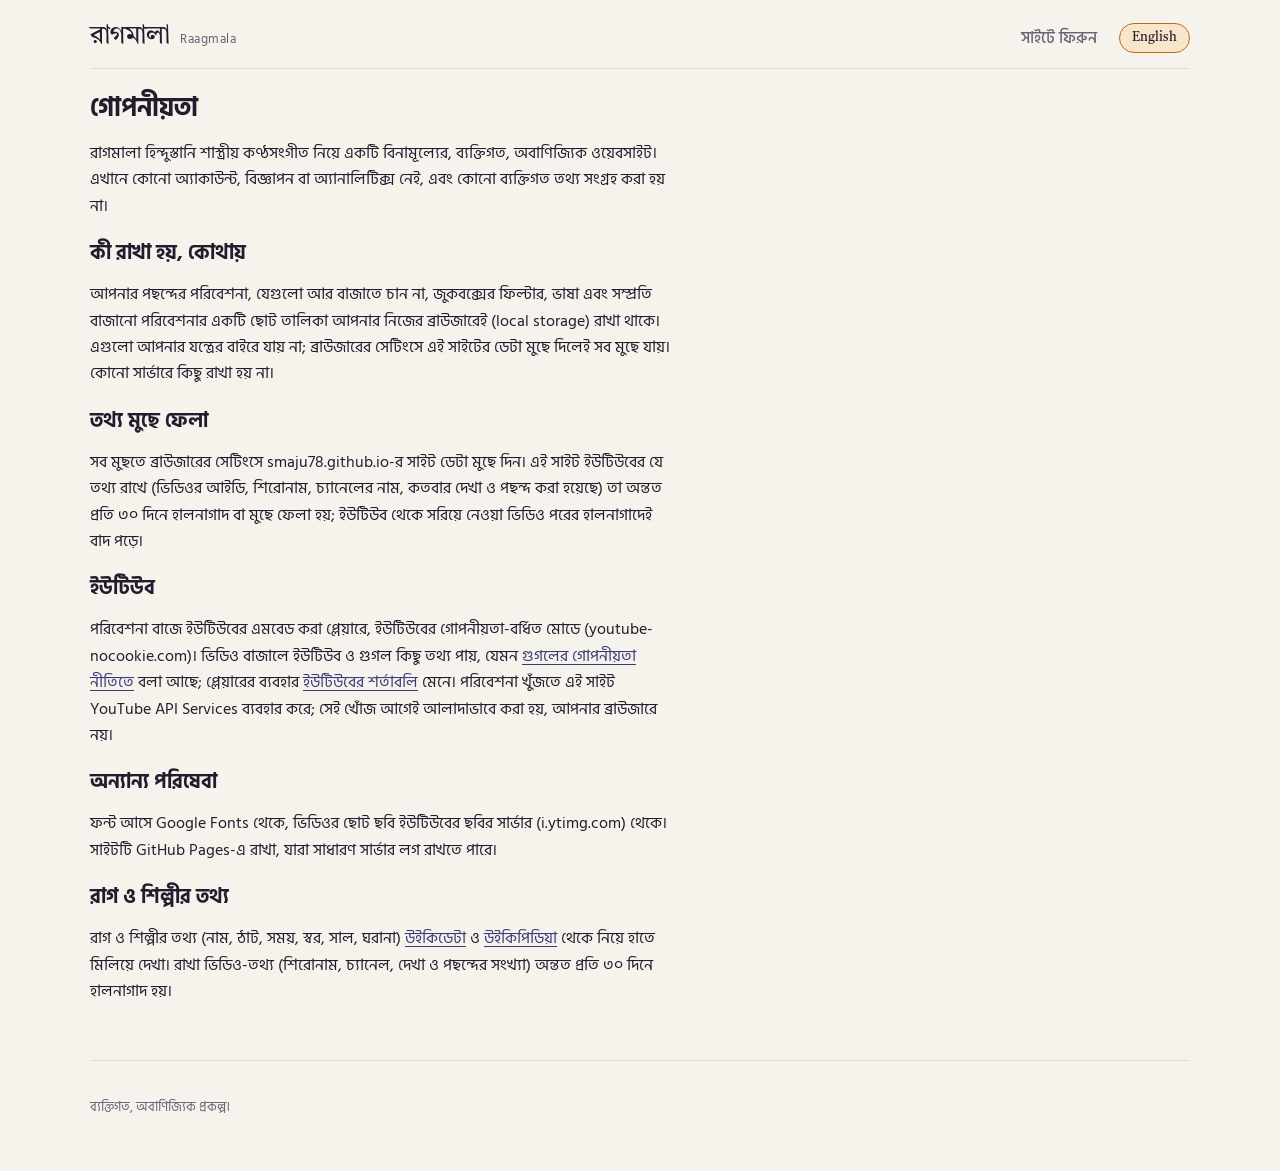
==== docs/privacy.html @ cac9e605 "Bilingual site: Bengali (default) and English - Language switch in the header, remembered in the bro" ====
<!doctype html>
<html lang="bn">
<head>
<meta charset="utf-8">
<meta name="viewport" content="width=device-width, initial-scale=1, viewport-fit=cover">
<title>গোপনীয়তা · Privacy · রাগমালা Raagmala</title>
<link rel="preconnect" href="https://fonts.googleapis.com">
<link rel="preconnect" href="https://fonts.gstatic.com" crossorigin>
<link rel="stylesheet" href="https://fonts.googleapis.com/css2?family=Tiro+Bangla&family=Hind+Siliguri:wght@400;500&family=Alegreya+Sans:wght@400;500;700&display=swap">
<link rel="stylesheet" href="style.css">
<style>
  .doc > * { max-width: 65ch; }
  .doc h1 { font-size: var(--s2); margin-bottom: 12px; }
  .doc h2 { font-size: var(--s1); margin: 22px 0 6px; }
  .doc p, .doc li { line-height: 1.65; }
  :root:lang(bn) [data-l="en"], :root:lang(en) [data-l="bn"] { display: none; }
</style>
<script>
  try { document.documentElement.lang = localStorage.getItem("raagmala.lang") || "bn"; } catch (e) { /* default bn */ }
</script>
</head>
<body>
<header class="top">
  <a class="brand" href="./#/"><span class="brand-bn">রাগমালা</span><span class="brand-en">Raagmala</span></a>
  <nav class="nav" aria-label="Main">
    <a href="./#/"><span data-l="bn">সাইটে ফিরুন</span><span data-l="en">Back to the site</span></a>
    <button class="lang" type="button" id="lang-switch"><span data-l="bn" lang="en">English</span><span data-l="en" lang="bn">বাংলা</span></button>
  </nav>
</header>

<main class="doc" data-l="bn" lang="bn">
  <h1>গোপনীয়তা</h1>
  <p>রাগমালা হিন্দুস্তানি শাস্ত্রীয় কণ্ঠসংগীত নিয়ে একটি বিনামূল্যের, ব্যক্তিগত, অবাণিজ্যিক ওয়েবসাইট।
  এখানে কোনো অ্যাকাউন্ট, বিজ্ঞাপন বা অ্যানালিটিক্স নেই, এবং কোনো ব্যক্তিগত তথ্য সংগ্রহ করা হয় না।</p>

  <h2>কী রাখা হয়, কোথায়</h2>
  <p>আপনার পছন্দের পরিবেশনা, যেগুলো আর বাজাতে চান না, জুকবক্সের ফিল্টার, ভাষা এবং সম্প্রতি বাজানো পরিবেশনার একটি ছোট তালিকা
  আপনার নিজের ব্রাউজারেই (local storage) রাখা থাকে। এগুলো আপনার যন্ত্রের বাইরে যায় না; ব্রাউজারের সেটিংসে এই সাইটের ডেটা মুছে
  দিলেই সব মুছে যায়। কোনো সার্ভারে কিছু রাখা হয় না।</p>

  <h2>তথ্য মুছে ফেলা</h2>
  <p>সব মুছতে ব্রাউজারের সেটিংসে smaju78.github.io-র সাইট ডেটা মুছে দিন। এই সাইট ইউটিউবের যে তথ্য রাখে (ভিডিওর আইডি, শিরোনাম,
  চ্যানেলের নাম, কতবার দেখা ও পছন্দ করা হয়েছে) তা অন্তত প্রতি ৩০ দিনে হালনাগাদ বা মুছে ফেলা হয়; ইউটিউব থেকে সরিয়ে নেওয়া ভিডিও পরের
  হালনাগাদেই বাদ পড়ে।</p>

  <h2>ইউটিউব</h2>
  <p>পরিবেশনা বাজে ইউটিউবের এমবেড করা প্লেয়ারে, ইউটিউবের গোপনীয়তা-বর্ধিত মোডে (youtube-nocookie.com)। ভিডিও বাজালে ইউটিউব ও
  গুগল কিছু তথ্য পায়, যেমন <a href="https://policies.google.com/privacy" target="_blank" rel="noopener">গুগলের গোপনীয়তা নীতিতে</a>
  বলা আছে; প্লেয়ারের ব্যবহার <a href="https://www.youtube.com/t/terms" target="_blank" rel="noopener">ইউটিউবের শর্তাবলি</a> মেনে।
  পরিবেশনা খুঁজতে এই সাইট YouTube API Services ব্যবহার করে; সেই খোঁজ আগেই আলাদাভাবে করা হয়, আপনার ব্রাউজারে নয়।</p>

  <h2>অন্যান্য পরিষেবা</h2>
  <p>ফন্ট আসে Google Fonts থেকে, ভিডিওর ছোট ছবি ইউটিউবের ছবির সার্ভার (i.ytimg.com) থেকে। সাইটটি GitHub Pages-এ রাখা, যারা
  সাধারণ সার্ভার লগ রাখতে পারে।</p>

  <h2>রাগ ও শিল্পীর তথ্য</h2>
  <p>রাগ ও শিল্পীর তথ্য (নাম, ঠাট, সময়, স্বর, সাল, ঘরানা) <a href="https://www.wikidata.org" target="_blank" rel="noopener">উইকিডেটা</a> ও
  <a href="https://en.wikipedia.org" target="_blank" rel="noopener">উইকিপিডিয়া</a> থেকে নিয়ে হাতে মিলিয়ে দেখা। রাখা ভিডিও-তথ্য (শিরোনাম,
  চ্যানেল, দেখা ও পছন্দের সংখ্যা) অন্তত প্রতি ৩০ দিনে হালনাগাদ হয়।</p>
</main>

<main class="doc" data-l="en" lang="en">
  <h1>Privacy</h1>
  <p>Raagmala is a free, personal, non-commercial website about Hindustani classical vocal music.
  It has no accounts, no advertising and no analytics, and it does not collect personal information.</p>

  <h2>What is stored, and where</h2>
  <p>Your likes, the performances you chose never to play, your jukebox filters, your language and a short list of
  recently played performances are saved in your own browser (local storage). They never leave your device, and you can
  remove them at any time by clearing this site's data in your browser settings. Nothing is stored on a server.</p>

  <h2>Deleting your data</h2>
  <p>To delete everything, use the browser setting that clears site data for smaju78.github.io. The YouTube data this
  site keeps (video IDs, titles, channel names and view and like counts) is refreshed or deleted at least every 30 days;
  videos that are removed from YouTube are dropped at the next refresh.</p>

  <h2>YouTube</h2>
  <p>Performances are played with the embedded YouTube player, using YouTube's privacy-enhanced mode
  (youtube-nocookie.com). When you play a video, YouTube and Google receive information as described in the
  <a href="https://policies.google.com/privacy" target="_blank" rel="noopener">Google Privacy Policy</a>, and your use of
  the player is subject to the <a href="https://www.youtube.com/t/terms" target="_blank" rel="noopener">YouTube Terms of Service</a>.
  This site uses YouTube API Services to find performances; that lookup runs offline, not in your browser.</p>

  <h2>Other services</h2>
  <p>Fonts are loaded from Google Fonts, and video thumbnails from YouTube's image servers (i.ytimg.com).
  The site is hosted on GitHub Pages, which may keep standard server logs.</p>

  <h2>Raag and artist data</h2>
  <p>Raag and artist facts (names, thaat, time, notes, dates, gharana) are collected from
  <a href="https://www.wikidata.org" target="_blank" rel="noopener">Wikidata</a> and
  <a href="https://en.wikipedia.org" target="_blank" rel="noopener">Wikipedia</a> and checked by hand.
  Stored video details (titles, channels, view and like counts) are refreshed at least every 30 days.</p>
</main>
<footer class="foot"><p><span data-l="bn">ব্যক্তিগত, অবাণিজ্যিক প্রকল্প।</span><span data-l="en">Personal, non-commercial project.</span></p></footer>
<script>
  document.getElementById("lang-switch").onclick = () => {
    const l = document.documentElement.lang === "bn" ? "en" : "bn";
    document.documentElement.lang = l;
    try { localStorage.setItem("raagmala.lang", l); } catch (e) { /* not saved */ }
  };
</script>
</body>
</html>
---- docs/style.css ----
/* Layout (from Anandadhara): one reading column that widens to two columns (raag + performances, player +
   now playing); a persistent jukebox and a mini-player bar. Palette: dusk indigo on tanpura-ivory paper, saffron highlight. */
:root {
  --paper: #f6f3ec;
  --surface: #fffdf8;
  --ink: #221d2e;
  --muted: #6a6274;
  --line: #e2dccf;
  --teal: #3b3a7a;
  --teal-soft: #e8e6f3;
  --gold: #c26a12;
  --gold-soft: #f8e6cc;
  --danger: #a33a2c;
  --on-teal: #ffffff;

  --f-bn: "Tiro Bangla", "Noto Serif Bengali", "Vrinda", serif;
  --f-ui: "Alegreya Sans", "Hind Siliguri", system-ui, sans-serif;

  --s-1: .8125rem; --s0: 1rem; --s1: 1.25rem; --s2: 1.6rem; --s3: 2.2rem;
  --r: 10px;
  color-scheme: light;
}
@media (prefers-color-scheme: dark) {
  :root:not([data-theme="light"]) {
    --paper: #15131d; --surface: #1d1a28; --ink: #ebe7f2; --muted: #a79fb4; --line: #2f2a3d;
    --teal: #a9a6ec; --teal-soft: #2a2842; --gold: #f0a24a; --gold-soft: #3d2c17; --danger: #e07a6a; --on-teal: #15131d;
    color-scheme: dark;
  }
}
:root[data-theme="dark"] {
  --paper: #15131d; --surface: #1d1a28; --ink: #ebe7f2; --muted: #a79fb4; --line: #2f2a3d;
    --teal: #a9a6ec; --teal-soft: #2a2842; --gold: #f0a24a; --gold-soft: #3d2c17; --danger: #e07a6a; --on-teal: #15131d;
  color-scheme: dark;
}

* { box-sizing: border-box; }
[hidden] { display: none !important; }
html, body { margin: 0; }
body {
  background: var(--paper); color: var(--ink);
  font-family: var(--f-ui); font-size: var(--s0); line-height: 1.5;
  padding-inline: max(16px, env(safe-area-inset-left)) max(16px, env(safe-area-inset-right));
}
body.has-mini { padding-bottom: calc(72px + env(safe-area-inset-bottom, 0px)); }
a { color: var(--teal); text-decoration-thickness: 1px; text-underline-offset: 3px; }
a:hover { text-decoration-thickness: 2px; }
:focus-visible { outline: 2px solid var(--gold); outline-offset: 2px; border-radius: 4px; }
.bn { font-family: var(--f-bn); }
h1, h2, h3 { text-wrap: balance; line-height: 1.2; margin: 0; }
.hint { color: var(--muted); font-size: var(--s-1); }

/* header */
.top {
  max-width: 1100px; margin-inline: auto; padding-block: 18px 12px;
  display: flex; flex-wrap: wrap; align-items: baseline; justify-content: space-between; gap: 12px 24px;
  border-bottom: 1px solid var(--line);
}
.brand { display: flex; align-items: baseline; gap: 10px; text-decoration: none; color: var(--ink); }
.brand-bn { font-family: var(--f-bn); font-size: var(--s2); }
.brand-en { font-size: var(--s-1); letter-spacing: .14em; text-transform: uppercase; color: var(--muted); }
.nav { display: flex; gap: 4px; }
.nav a { padding: 6px 12px; border-radius: 999px; text-decoration: none; color: var(--muted); font-weight: 500; }
.nav a[aria-current="page"] { background: var(--teal-soft); color: var(--teal); }

main, .jukebox, .foot { max-width: 1100px; margin-inline: auto; }
main { padding-block: 24px 40px; min-height: 50vh; }
main:focus { outline: none; }
.loading { color: var(--muted); }
.foot { padding-block: 24px 40px; border-top: 1px solid var(--line); color: var(--muted); font-size: var(--s-1); }

/* buttons */
.btn { font: inherit; font-weight: 500; padding: 8px 16px; border-radius: 999px; border: 1px solid var(--line);
  background: var(--surface); color: var(--ink); cursor: pointer; text-decoration: none; display: inline-block; }
.btn:hover:not(:disabled) { border-color: var(--teal); }
.btn:disabled { opacity: .45; cursor: default; }
.btn.primary { background: var(--teal); border-color: var(--teal); color: var(--on-teal); min-width: 7.5rem; }
.btn[aria-pressed="true"] { background: var(--gold-soft); border-color: var(--gold); }
.btn.small { padding: 4px 12px; font-size: var(--s-1); }
.btn.icon { padding: 8px 12px; min-width: 2.75rem; }

/* search */
.search-row { display: flex; flex-wrap: wrap; gap: 10px; align-items: center; margin-bottom: 22px; }
.search {
  flex: 1 1 280px; min-width: 0; font: inherit; font-size: var(--s1); padding: 10px 14px;
  border: 1px solid var(--line); border-radius: var(--r); background: var(--surface); color: var(--ink);
}
.search::placeholder { color: var(--muted); }

/* home */
.section { margin-bottom: 34px; }
.section-head { display: flex; flex-wrap: wrap; align-items: baseline; justify-content: space-between; gap: 6px 16px; margin-bottom: 12px; }
.section-head h2 { font-size: var(--s1); }
.season-tile > div { flex: 1 1 240px; min-width: 0; }
.season-tile {
  display: flex; flex-wrap: wrap; align-items: center; justify-content: space-between; gap: 12px 20px;
  padding: 20px 22px; border-radius: 14px; background: var(--teal); color: var(--on-teal); margin-bottom: 12px;
}
.season-tile .bn { font-size: var(--s3); line-height: 1.1; }
.season-tile p { margin: 4px 0 0; opacity: .9; }
.season-tile .btn { background: var(--on-teal); color: var(--teal); border-color: transparent; font-weight: 700; }
.tiles { display: grid; grid-template-columns: repeat(auto-fill, minmax(160px, 1fr)); gap: 8px; }
.tile {
  font: inherit; text-align: left; cursor: pointer; padding: 12px 14px; border-radius: var(--r);
  border: 1px solid var(--line); background: var(--surface); color: var(--ink); display: grid; gap: 2px;
}
.tile:hover:not(:disabled) { border-color: var(--teal); background: var(--teal-soft); }
.tile:disabled { opacity: .45; cursor: default; }
.tile strong { font-size: 1.05rem; }
.tile span { color: var(--muted); font-size: var(--s-1); line-height: 1.3; }
.tile .n { font-variant-numeric: tabular-nums; }

/* song list */
.songs { list-style: none; margin: 0; padding: 0; border-top: 1px solid var(--line); }
.songs li { border-bottom: 1px solid var(--line); }
.songs a {
  display: grid; grid-template-columns: minmax(0, 1fr) auto; gap: 2px 16px; padding: 10px 4px;
  text-decoration: none; color: var(--ink);
}
.songs a:hover { background: var(--teal-soft); }
.songs .t-bn { font-family: var(--f-bn); font-size: 1.12rem; }
.songs .t-en { color: var(--muted); font-size: var(--s-1); grid-column: 1; }
.songs .meta { grid-row: 1 / span 2; grid-column: 2; align-self: center; text-align: right;
  font-size: var(--s-1); color: var(--muted); white-space: nowrap; display: grid; justify-items: end; gap: 2px; }
.rec { color: var(--teal); font-weight: 700; font-size: var(--s-1); }
.songs .no-rec .t-bn { color: var(--muted); }
.divider { padding: 14px 4px 6px; color: var(--muted); font-size: var(--s-1); text-transform: uppercase; letter-spacing: .08em; }
.more { margin-top: 14px; }
.toggle { display: inline-flex; align-items: center; gap: 6px; font-size: var(--s-1); color: var(--muted); cursor: pointer; }

/* browse */
.tabs { display: flex; flex-wrap: wrap; gap: 6px; margin-bottom: 20px; }
.tab { padding: 6px 14px; border: 1px solid var(--line); border-radius: 999px; text-decoration: none;
  color: var(--ink); background: var(--surface); }
.tab[aria-current="page"] { background: var(--teal); color: var(--on-teal); border-color: var(--teal); }
.groups { display: grid; grid-template-columns: repeat(auto-fill, minmax(190px, 1fr)); gap: 8px; }
.group { display: flex; justify-content: space-between; gap: 10px; padding: 10px 12px; border: 1px solid var(--line);
  border-radius: var(--r); background: var(--surface); text-decoration: none; color: var(--ink); }
.group:hover { border-color: var(--teal); }
.group .n { color: var(--muted); font-variant-numeric: tabular-nums; white-space: nowrap; }
.group small { display: block; color: var(--muted); font-size: var(--s-1); }
.list-head { display: flex; flex-wrap: wrap; align-items: baseline; gap: 6px 14px; margin-bottom: 14px; }
.list-head h1 { font-size: var(--s2); }
.list-head .n { color: var(--muted); }
.crumb { font-size: var(--s-1); color: var(--muted); margin-bottom: 6px; }

/* song page */
.song { display: grid; grid-template-columns: minmax(0, 1.1fr) minmax(0, 1fr); gap: 32px; }
@media (max-width: 820px) { .song { grid-template-columns: minmax(0, 1fr); } }
.song h1 { font-family: var(--f-bn); font-weight: 400; font-size: var(--s3); }
.song .sub-en { color: var(--muted); font-size: var(--s1); margin: 4px 0 16px; }
.facts { display: grid; grid-template-columns: max-content minmax(0, 1fr); gap: 4px 16px; margin: 0 0 16px; }
.facts dt { color: var(--muted); font-size: var(--s-1); text-transform: uppercase; letter-spacing: .08em; padding-top: 2px; }
.facts dd { margin: 0; }
.chips { display: flex; flex-wrap: wrap; gap: 6px; }
.chip { display: inline-block; padding: 2px 10px; border-radius: 999px; background: var(--gold-soft); color: var(--ink);
  text-decoration: none; font-size: .92rem; border: 0; font-family: inherit; }
a.chip:hover { outline: 1px solid var(--gold); }
.lyrics-tabs { display: flex; gap: 6px; margin: 18px 0 10px; }
.lyrics-tabs button { font: inherit; padding: 4px 12px; border-radius: 999px; border: 1px solid var(--line);
  background: var(--surface); color: var(--ink); cursor: pointer; }
.lyrics-tabs button[aria-pressed="true"] { background: var(--teal); border-color: var(--teal); color: var(--on-teal); }
.lyrics { white-space: pre-wrap; font-size: 1.12rem; line-height: 1.9; margin: 0; max-width: 60ch; }
.lyrics.bn { font-family: var(--f-bn); }
.lyrics.tl { font-family: var(--f-ui); font-style: italic; line-height: 1.7; }
.src { font-size: var(--s-1); color: var(--muted); margin-top: 16px; }
.song-actions { display: flex; flex-wrap: wrap; gap: 8px; margin: 4px 0 18px; }

.videos h2 { font-size: var(--s1); margin-bottom: 12px; }
.video { margin: 0 0 18px; }
.video .frame { position: relative; aspect-ratio: 16 / 9; max-width: 100%; border-radius: var(--r); overflow: hidden; background: #000; }
.video .frame img, .video .frame iframe { position: absolute; inset: 0; width: 100%; height: 100%; border: 0; object-fit: cover; }
.video .play { position: absolute; inset: 0; display: grid; place-items: center; border: 0; padding: 0; background: transparent; cursor: pointer; }
.video .play span { width: 64px; height: 44px; border-radius: 12px; background: rgba(0,0,0,.65); color: #fff;
  display: grid; place-items: center; font-size: 20px; }
.video .play:hover span { background: var(--danger); }
.video figcaption { margin-top: 6px; font-size: .95rem; }
.video figcaption small { display: block; color: var(--muted); font-variant-numeric: tabular-nums; }
.novideo { color: var(--muted); }

/* jukebox */
.jukebox { padding-block: 24px 40px; }
.jukebox.offstage { position: fixed; left: -10000px; top: 0; width: 640px; padding: 0; visibility: visible; }
.jb-stage { display: grid; grid-template-columns: minmax(0, 1.45fr) minmax(0, 1fr); gap: 24px; align-items: start; }
@media (max-width: 820px) { .jb-stage { grid-template-columns: minmax(0, 1fr); gap: 14px; } }
.jb-player { position: relative; aspect-ratio: 16 / 9; max-width: 100%; background: #0d1413; border-radius: var(--r); overflow: hidden; }
.jb-player iframe, .jb-player #yt-player { position: absolute; inset: 0; width: 100%; height: 100%; }
.jb-empty { position: absolute; inset: 0; display: grid; place-content: center; justify-items: center; gap: 12px;
  text-align: center; padding: 16px; color: #e5ece9; }
.jb-empty p { margin: 0; max-width: 34ch; }
.jb-side { display: grid; gap: 12px; min-width: 0; }
.jb-now h2 { font-family: var(--f-bn); font-weight: 400; font-size: var(--s2); }
.jb-now h2 a { color: var(--ink); text-decoration: none; }
.jb-now h2 a:hover { text-decoration: underline; }
.jb-now p { margin: 4px 0; color: var(--muted); }
#jb-lyrics .lyrics { font-size: 1rem; line-height: 1.75; max-height: 16rem; overflow: auto; border-top: 1px solid var(--line); padding-top: 10px; }
.jb-controls { display: flex; flex-wrap: wrap; gap: 8px; align-items: center; }
.jb-next { margin: 0; }
.jb-filterbar { display: flex; flex-wrap: wrap; align-items: center; gap: 8px 12px; margin-top: 22px; padding-top: 16px; border-top: 1px solid var(--line); }
.jb-count { font-weight: 700; font-variant-numeric: tabular-nums; }
.jb-active { display: flex; flex-wrap: wrap; gap: 6px; flex: 1 1 200px; min-width: 0; }
.jb-active .chip { cursor: pointer; }
.jb-active .chip::after { content: " ×"; color: var(--muted); }
.jb-filters { display: grid; grid-template-columns: repeat(auto-fill, minmax(230px, 1fr)); gap: 12px; margin-top: 14px; }
.jb-filters fieldset { border: 1px solid var(--line); border-radius: var(--r); padding: 8px 10px 10px; margin: 0;
  background: var(--surface); min-width: 0; }
.jb-filters legend { font-size: var(--s-1); text-transform: uppercase; letter-spacing: .1em; color: var(--muted); padding: 0 4px; }
.jb-filters select { width: 100%; font: inherit; padding: 6px; border-radius: 6px; border: 1px solid var(--line);
  background: var(--paper); color: var(--ink); margin-bottom: 8px; }
.pillset { display: flex; flex-wrap: wrap; gap: 4px; }
.pillset label { cursor: pointer; }
.pillset input { position: absolute; opacity: 0; pointer-events: none; }
.pillset span { display: inline-block; padding: 2px 9px; border-radius: 999px; border: 1px solid var(--line); font-size: .9rem; }
.pillset small { color: var(--muted); font-variant-numeric: tabular-nums; }
.pillset input:checked + span { background: var(--teal); border-color: var(--teal); color: var(--on-teal); }
.pillset input:checked + span small { color: inherit; opacity: .8; }
.pillset input:disabled + span { opacity: .4; cursor: default; }
.pillset input:focus-visible + span { outline: 2px solid var(--gold); }
.jb-prefs { margin-top: 18px; border-top: 1px solid var(--line); padding-top: 12px; }
.jb-prefs summary { cursor: pointer; color: var(--muted); }
.jb-prefs ul { list-style: none; padding: 0; margin: 8px 0 14px; display: grid; gap: 4px; }
.jb-prefs li { display: flex; justify-content: space-between; gap: 10px; align-items: center; }

/* mini player */
.mini {
  position: fixed; left: 0; right: 0; bottom: 0; z-index: 10;
  display: flex; align-items: center; gap: 12px; justify-content: space-between;
  padding: 10px max(16px, env(safe-area-inset-left)) calc(10px + env(safe-area-inset-bottom, 0px));
  background: var(--surface); border-top: 1px solid var(--line); box-shadow: 0 -6px 18px rgba(0,0,0,.08);
}
.mini-title { font-family: var(--f-bn); font-size: 1.1rem; color: var(--ink); text-decoration: none; min-width: 0;
  overflow: hidden; text-overflow: ellipsis; white-space: nowrap; }
.mini-title::before { content: "♪ "; color: var(--gold); }
.mini-btns { display: flex; gap: 6px; flex: none; }

@media (prefers-reduced-motion: reduce) { * { transition: none !important; animation: none !important; } }

/* sub-group chips and related songs */
.subtabs { margin: -4px 0 16px; }
.subtabs .tab { font-size: .92rem; padding: 4px 12px; }
.subtabs small { color: var(--muted); font-variant-numeric: tabular-nums; }
.subtabs .tab[aria-current="page"] small { color: inherit; opacity: .8; }
.related { margin-top: 36px; padding-top: 20px; border-top: 1px solid var(--line); }
.related .hint { margin: -4px 0 10px; }

/* ---------------- Raagmala additions ---------------- */
.now-tile .bn { font-size: var(--s3); margin-right: .4em; }
.season-tile strong { white-space: nowrap; }
.now-tile p a, .season-tile p a { color: inherit; font-family: var(--f-bn); }
.season-tile.alt { background: var(--gold); }
.season-tile.alt .btn { color: var(--gold); }
.tile .bn { font-family: var(--f-bn); font-weight: 400; }
.dayline { display: grid; grid-template-columns: repeat(auto-fill, minmax(118px, 1fr)); gap: 6px; }
.day { display: grid; padding: 8px 10px; border: 1px solid var(--line); border-radius: var(--r); background: var(--surface);
  text-decoration: none; color: var(--ink); }
.day small { color: var(--muted); font-variant-numeric: tabular-nums; }
.day.cur { border-color: var(--gold); background: var(--gold-soft); }
.day:hover { border-color: var(--teal); }
.sub-h { font-size: var(--s0); margin: 22px 0 8px; color: var(--muted); }
.sub-en small { font-size: var(--s-1); }
.notation { font-size: 1.08rem; letter-spacing: .02em; }
.notation.bn { font-family: var(--f-bn); }
.sw { position: relative; display: inline-block; margin-right: .32em; }
.sw.up::before, .sw.lo::after { content: ""; position: absolute; left: 50%; width: 4px; height: 4px; margin-left: -2px;
  border-radius: 50%; background: currentColor; }
.sw.up::before { top: -3px; }
.sw.lo::after { bottom: -3px; }
.sw u { text-decoration-thickness: 1.5px; text-underline-offset: 3px; }
.form-h { font-size: var(--s0); margin: 18px 0 10px; color: var(--muted); text-transform: uppercase; letter-spacing: .08em; }
.perf-links { display: block; font-weight: 500; }
.perf-links a { text-decoration: none; }
.perf-links a:hover { text-decoration: underline; }
.linkbtn { font: inherit; border: 0; background: none; color: var(--teal); cursor: pointer; padding: 0 0 0 6px; }
.linkbtn[aria-pressed="true"] { color: var(--gold); }
.artist-line { color: var(--ink) !important; }
.artist-line .bn { color: var(--muted); }
.facts.small { font-size: .95rem; border-top: 1px solid var(--line); padding-top: 10px; }
.song h1 { font-size: var(--s3); }
.nav { align-items: center; }
.lang { font: inherit; font-size: var(--s-1); margin-left: 6px; padding: 4px 12px; border-radius: 999px; cursor: pointer;
  border: 1px solid var(--gold); background: var(--gold-soft); color: var(--ink); }
.lang:lang(bn) { font-family: var(--f-bn); }
.lang:hover { background: var(--gold); color: var(--on-teal); }
.en-small { font-family: var(--f-ui); font-size: var(--s-1); color: var(--muted); font-weight: 400; }
.artist-line .other { color: var(--muted); }
/* Bengali interface: Bengali UI font for running text */
:root:lang(bn) body { font-family: "Hind Siliguri", var(--f-ui); }
:root:lang(bn) .brand-en { letter-spacing: .04em; text-transform: none; }
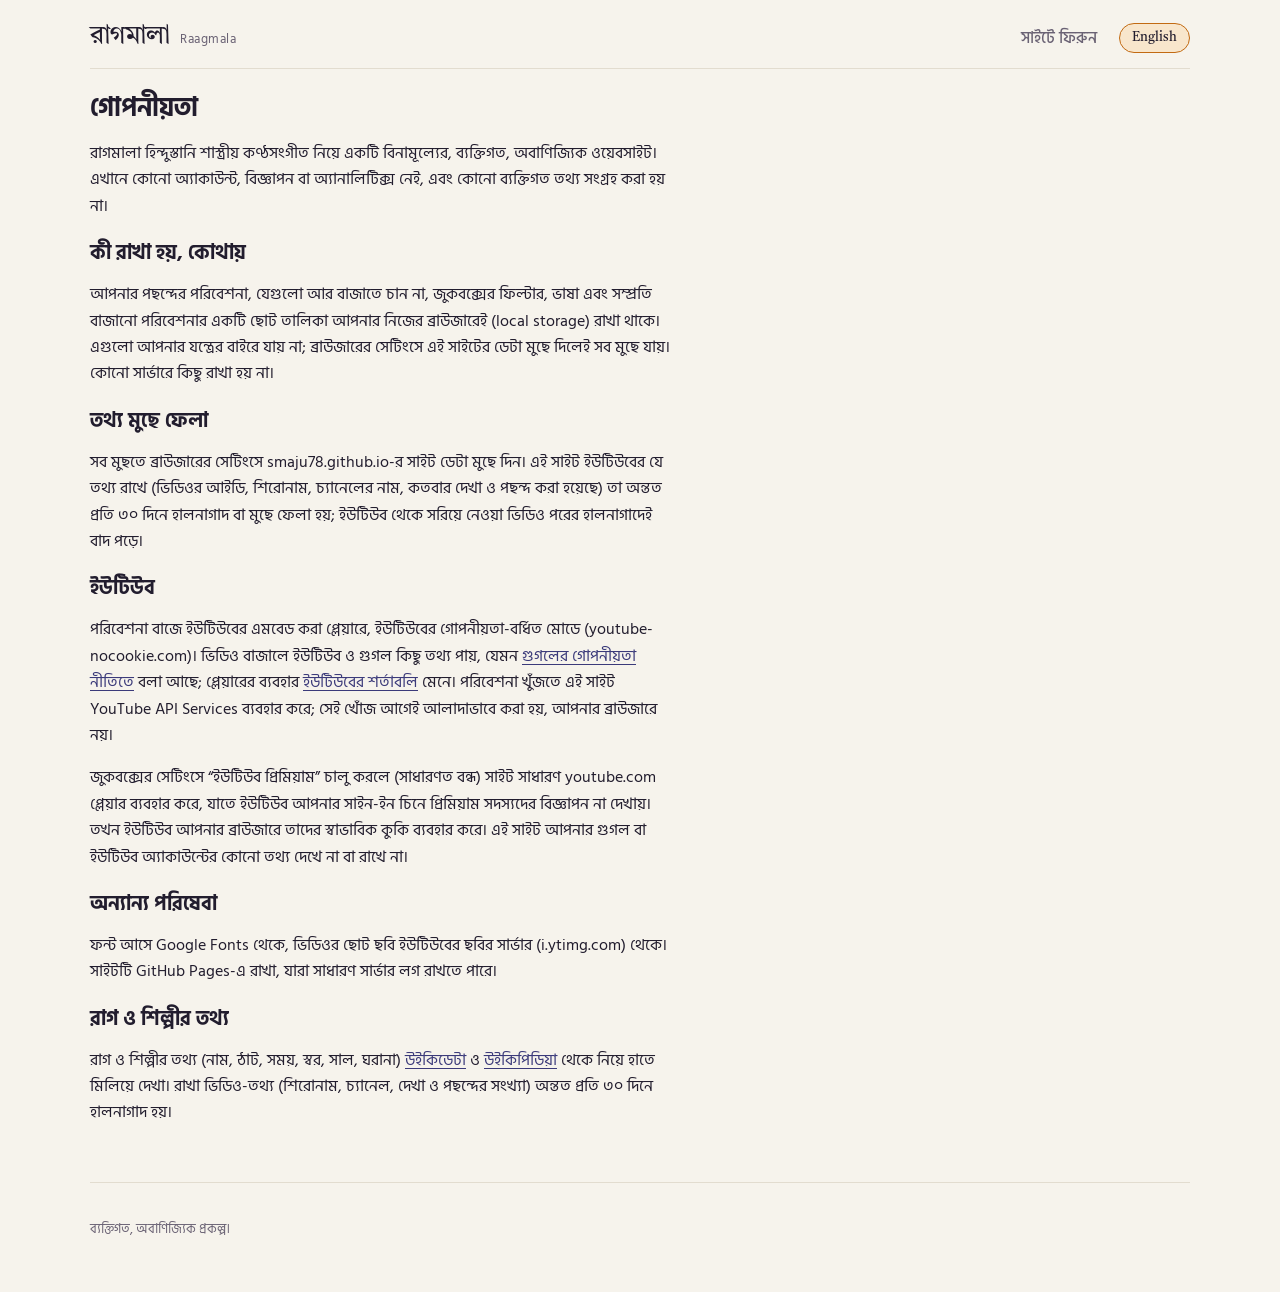
==== commit fa890c75: "Jukebox playlist and optional YouTube Premium player - The jukebox now shows its shuffled playlist; " ====
--- a/docs/privacy.html
+++ b/docs/privacy.html
@@ -48,6 +48,9 @@
   গুগল কিছু তথ্য পায়, যেমন <a href="https://policies.google.com/privacy" target="_blank" rel="noopener">গুগলের গোপনীয়তা নীতিতে</a>
   বলা আছে; প্লেয়ারের ব্যবহার <a href="https://www.youtube.com/t/terms" target="_blank" rel="noopener">ইউটিউবের শর্তাবলি</a> মেনে।
   পরিবেশনা খুঁজতে এই সাইট YouTube API Services ব্যবহার করে; সেই খোঁজ আগেই আলাদাভাবে করা হয়, আপনার ব্রাউজারে নয়।</p>
+  <p>জুকবক্সের সেটিংসে “ইউটিউব প্রিমিয়াম” চালু করলে (সাধারণত বন্ধ) সাইট সাধারণ youtube.com প্লেয়ার ব্যবহার করে, যাতে ইউটিউব আপনার
+  সাইন-ইন চিনে প্রিমিয়াম সদস্যদের বিজ্ঞাপন না দেখায়। তখন ইউটিউব আপনার ব্রাউজারে তাদের স্বাভাবিক কুকি ব্যবহার করে। এই সাইট আপনার
+  গুগল বা ইউটিউব অ্যাকাউন্টের কোনো তথ্য দেখে না বা রাখে না।</p>
 
   <h2>অন্যান্য পরিষেবা</h2>
   <p>ফন্ট আসে Google Fonts থেকে, ভিডিওর ছোট ছবি ইউটিউবের ছবির সার্ভার (i.ytimg.com) থেকে। সাইটটি GitHub Pages-এ রাখা, যারা
@@ -80,6 +83,9 @@
   <a href="https://policies.google.com/privacy" target="_blank" rel="noopener">Google Privacy Policy</a>, and your use of
   the player is subject to the <a href="https://www.youtube.com/t/terms" target="_blank" rel="noopener">YouTube Terms of Service</a>.
   This site uses YouTube API Services to find performances; that lookup runs offline, not in your browser.</p>
+  <p>If you turn on “YouTube Premium” in the jukebox settings (off by default), the site uses the standard youtube.com player
+  so that YouTube recognises your sign-in and Premium members see no ads. YouTube then uses its normal cookies in your
+  browser. This site never sees or stores anything about your Google or YouTube account.</p>
 
   <h2>Other services</h2>
   <p>Fonts are loaded from Google Fonts, and video thumbnails from YouTube's image servers (i.ytimg.com).
--- a/docs/style.css
+++ b/docs/style.css
@@ -285,3 +285,21 @@
 /* Bengali interface: Bengali UI font for running text */
 :root:lang(bn) body { font-family: "Hind Siliguri", var(--f-ui); }
 :root:lang(bn) .brand-en { letter-spacing: .04em; text-transform: none; }
+/* jukebox playlist */
+.jb-queue:empty { display: none; }
+.q-head { display: flex; align-items: center; justify-content: space-between; gap: 8px; margin-bottom: 6px; }
+.q-head h3 { font-size: var(--s0); }
+.q-list { list-style: none; margin: 0; padding: 0; max-height: 22rem; overflow: auto; border: 1px solid var(--line);
+  border-radius: var(--r); background: var(--surface); }
+.q-list li + li { border-top: 1px solid var(--line); }
+.q-list button { all: unset; box-sizing: border-box; width: 100%; cursor: pointer; padding: 7px 10px;
+  display: grid; grid-template-columns: minmax(0, 1fr) auto; gap: 0 10px; }
+.q-list button:hover { background: var(--teal-soft); }
+.q-list button:focus-visible { outline: 2px solid var(--gold); outline-offset: -2px; }
+.q-main { font-weight: 500; overflow: hidden; text-overflow: ellipsis; white-space: nowrap; }
+.q-dur { color: var(--muted); font-size: var(--s-1); font-variant-numeric: tabular-nums; align-self: center; }
+.q-sub { grid-column: 1 / -1; color: var(--muted); font-size: var(--s-1); overflow: hidden; text-overflow: ellipsis; white-space: nowrap; }
+.q-list li.cur button { background: var(--gold-soft); }
+.q-list li.cur .q-main { color: var(--ink); }
+.q-list li.liked .q-main::after { content: " ♥"; color: var(--gold); }
+.premium { margin: 4px 0; }
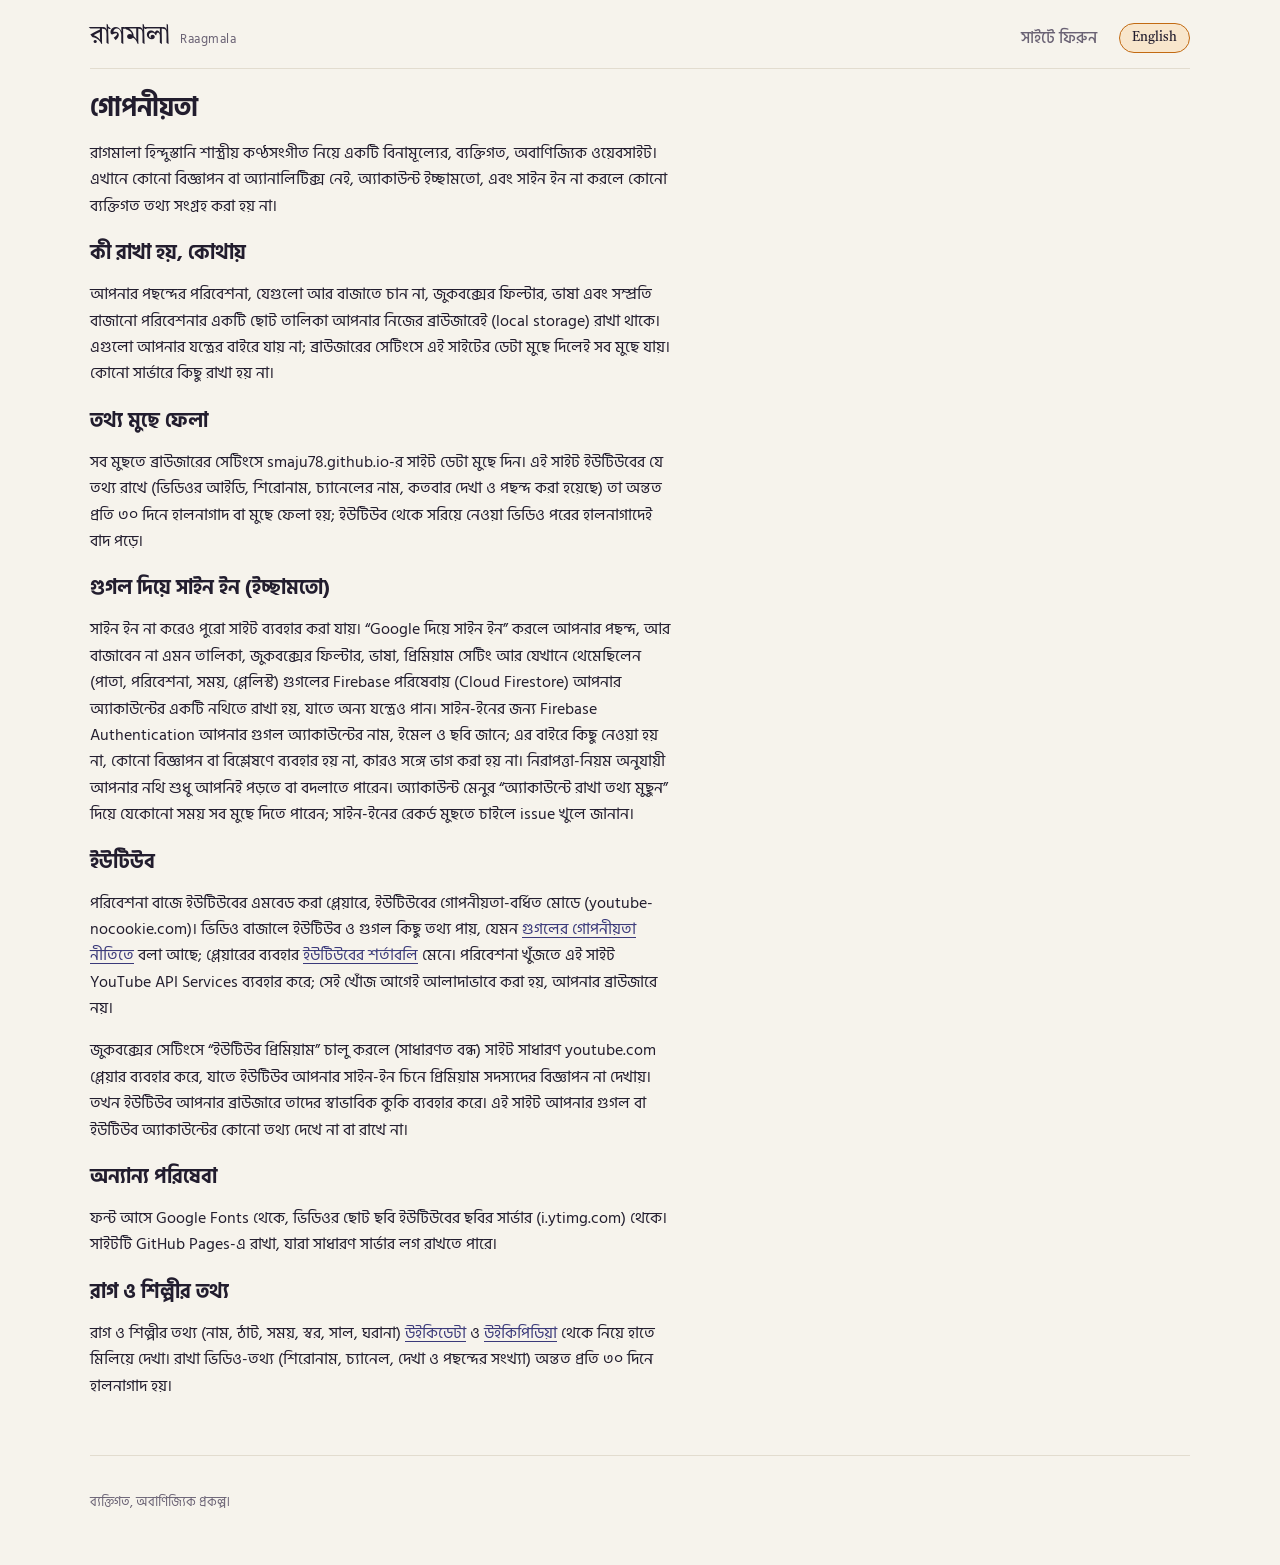
==== commit 5d1f3a2b: "Optional Google sign-in with Firebase to sync across devices - sync.js: Firebase Auth (Google popup)" ====
--- a/docs/privacy.html
+++ b/docs/privacy.html
@@ -31,7 +31,7 @@
 <main class="doc" data-l="bn" lang="bn">
   <h1>গোপনীয়তা</h1>
   <p>রাগমালা হিন্দুস্তানি শাস্ত্রীয় কণ্ঠসংগীত নিয়ে একটি বিনামূল্যের, ব্যক্তিগত, অবাণিজ্যিক ওয়েবসাইট।
-  এখানে কোনো অ্যাকাউন্ট, বিজ্ঞাপন বা অ্যানালিটিক্স নেই, এবং কোনো ব্যক্তিগত তথ্য সংগ্রহ করা হয় না।</p>
+  এখানে কোনো বিজ্ঞাপন বা অ্যানালিটিক্স নেই, অ্যাকাউন্ট ইচ্ছামতো, এবং সাইন ইন না করলে কোনো ব্যক্তিগত তথ্য সংগ্রহ করা হয় না।</p>
 
   <h2>কী রাখা হয়, কোথায়</h2>
   <p>আপনার পছন্দের পরিবেশনা, যেগুলো আর বাজাতে চান না, জুকবক্সের ফিল্টার, ভাষা এবং সম্প্রতি বাজানো পরিবেশনার একটি ছোট তালিকা
@@ -42,6 +42,14 @@
   <p>সব মুছতে ব্রাউজারের সেটিংসে smaju78.github.io-র সাইট ডেটা মুছে দিন। এই সাইট ইউটিউবের যে তথ্য রাখে (ভিডিওর আইডি, শিরোনাম,
   চ্যানেলের নাম, কতবার দেখা ও পছন্দ করা হয়েছে) তা অন্তত প্রতি ৩০ দিনে হালনাগাদ বা মুছে ফেলা হয়; ইউটিউব থেকে সরিয়ে নেওয়া ভিডিও পরের
   হালনাগাদেই বাদ পড়ে।</p>
+
+  <h2>গুগল দিয়ে সাইন ইন (ইচ্ছামতো)</h2>
+  <p>সাইন ইন না করেও পুরো সাইট ব্যবহার করা যায়। “Google দিয়ে সাইন ইন” করলে আপনার পছন্দ, আর বাজাবেন না এমন তালিকা, জুকবক্সের ফিল্টার,
+  ভাষা, প্রিমিয়াম সেটিং আর যেখানে থেমেছিলেন (পাতা, পরিবেশনা, সময়, প্লেলিস্ট) গুগলের Firebase পরিষেবায় (Cloud Firestore) আপনার
+  অ্যাকাউন্টের একটি নথিতে রাখা হয়, যাতে অন্য যন্ত্রেও পান। সাইন-ইনের জন্য Firebase Authentication আপনার গুগল অ্যাকাউন্টের নাম,
+  ইমেল ও ছবি জানে; এর বাইরে কিছু নেওয়া হয় না, কোনো বিজ্ঞাপন বা বিশ্লেষণে ব্যবহার হয় না, কারও সঙ্গে ভাগ করা হয় না।
+  নিরাপত্তা-নিয়ম অনুযায়ী আপনার নথি শুধু আপনিই পড়তে বা বদলাতে পারেন। অ্যাকাউন্ট মেনুর “অ্যাকাউন্টে রাখা তথ্য মুছুন” দিয়ে যেকোনো সময়
+  সব মুছে দিতে পারেন; সাইন-ইনের রেকর্ড মুছতে চাইলে issue খুলে জানান।</p>
 
   <h2>ইউটিউব</h2>
   <p>পরিবেশনা বাজে ইউটিউবের এমবেড করা প্লেয়ারে, ইউটিউবের গোপনীয়তা-বর্ধিত মোডে (youtube-nocookie.com)। ভিডিও বাজালে ইউটিউব ও
@@ -65,7 +73,7 @@
 <main class="doc" data-l="en" lang="en">
   <h1>Privacy</h1>
   <p>Raagmala is a free, personal, non-commercial website about Hindustani classical vocal music.
-  It has no accounts, no advertising and no analytics, and it does not collect personal information.</p>
+  It has no advertising and no analytics, accounts are optional, and unless you choose to sign in it does not collect personal information.</p>
 
   <h2>What is stored, and where</h2>
   <p>Your likes, the performances you chose never to play, your jukebox filters, your language and a short list of
@@ -76,6 +84,14 @@
   <p>To delete everything, use the browser setting that clears site data for smaju78.github.io. The YouTube data this
   site keeps (video IDs, titles, channel names and view and like counts) is refreshed or deleted at least every 30 days;
   videos that are removed from YouTube are dropped at the next refresh.</p>
+
+  <h2>Sign in with Google (optional)</h2>
+  <p>The whole site works without signing in. If you choose “Sign in with Google”, your likes, never-play list, jukebox
+  filters, language, Premium setting and where you left off (page, performance, position, playlist) are kept in one document
+  for your account in Google's Firebase service (Cloud Firestore), so they follow you to other devices. For sign-in, Firebase
+  Authentication knows your Google account's name, email and photo; nothing else is collected, nothing is used for advertising
+  or analytics, and nothing is shared. The security rules let only you read or change your document. Use “Delete my saved data”
+  in the account menu to remove it at any time; to have the sign-in record removed too, open an issue.</p>
 
   <h2>YouTube</h2>
   <p>Performances are played with the embedded YouTube player, using YouTube's privacy-enhanced mode
--- a/docs/style.css
+++ b/docs/style.css
@@ -303,3 +303,23 @@
 .q-list li.cur .q-main { color: var(--ink); }
 .q-list li.liked .q-main::after { content: " ♥"; color: var(--gold); }
 .premium { margin: 4px 0; }
+/* "continue where you left off" */
+.resume { border: 1px solid var(--line); border-radius: 14px; background: var(--surface); color: var(--ink);
+  padding: 22px 24px; max-width: min(460px, calc(100vw - 32px)); box-shadow: 0 18px 48px rgba(0,0,0,.25); }
+.resume::backdrop { background: rgba(20, 16, 30, .45); }
+.resume h2 { font-size: var(--s1); margin-bottom: 8px; }
+.resume p { margin: 0 0 18px; line-height: 1.6; }
+.resume-btns { display: flex; flex-wrap: wrap; gap: 8px; }
+/* account */
+.account { position: relative; margin-left: 4px; }
+.acct-btn { font: inherit; font-size: var(--s-1); padding: 4px 12px; border-radius: 999px; border: 1px solid var(--line);
+  background: var(--surface); color: var(--ink); cursor: pointer; list-style: none; display: inline-flex; align-items: center; }
+.acct-btn::-webkit-details-marker { display: none; }
+.acct-menu > summary.acct-btn { padding: 2px; border-radius: 50%; }
+.acct-btn img, .acct-initial { width: 28px; height: 28px; border-radius: 50%; display: grid; place-items: center; }
+.acct-initial { background: var(--teal); color: var(--on-teal); font-weight: 700; }
+.acct-pop { position: absolute; right: 0; top: calc(100% + 8px); z-index: 20; width: min(300px, calc(100vw - 32px));
+  background: var(--surface); border: 1px solid var(--line); border-radius: var(--r); padding: 12px 14px;
+  box-shadow: 0 12px 32px rgba(0,0,0,.18); display: grid; gap: 8px; }
+.acct-pop p { margin: 0; }
+.btn.danger { color: var(--danger); border-color: var(--danger); }
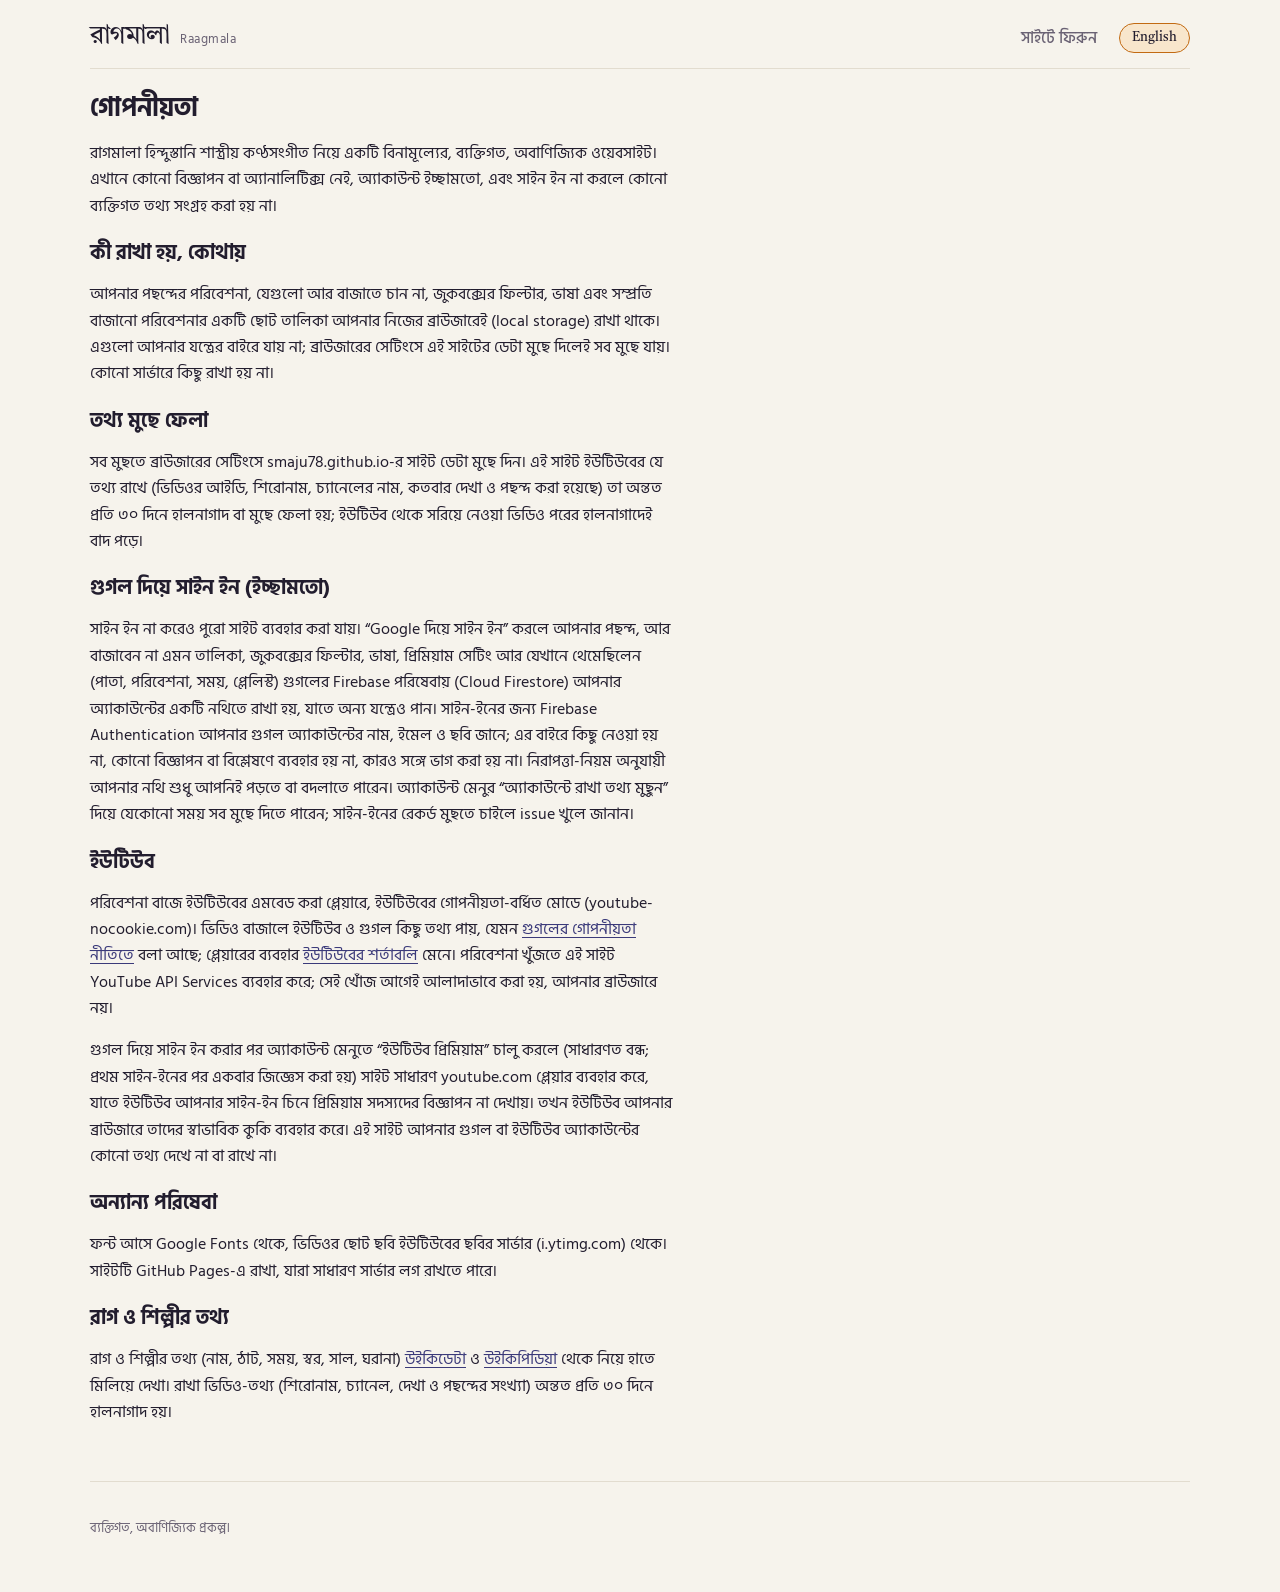
==== commit a2c6a3e1: ""Watch without ads" (YouTube Premium) moves to the account menu - Asked once per account right after" ====
--- a/docs/privacy.html
+++ b/docs/privacy.html
@@ -56,7 +56,7 @@
   গুগল কিছু তথ্য পায়, যেমন <a href="https://policies.google.com/privacy" target="_blank" rel="noopener">গুগলের গোপনীয়তা নীতিতে</a>
   বলা আছে; প্লেয়ারের ব্যবহার <a href="https://www.youtube.com/t/terms" target="_blank" rel="noopener">ইউটিউবের শর্তাবলি</a> মেনে।
   পরিবেশনা খুঁজতে এই সাইট YouTube API Services ব্যবহার করে; সেই খোঁজ আগেই আলাদাভাবে করা হয়, আপনার ব্রাউজারে নয়।</p>
-  <p>জুকবক্সের সেটিংসে “ইউটিউব প্রিমিয়াম” চালু করলে (সাধারণত বন্ধ) সাইট সাধারণ youtube.com প্লেয়ার ব্যবহার করে, যাতে ইউটিউব আপনার
+  <p>গুগল দিয়ে সাইন ইন করার পর অ্যাকাউন্ট মেনুতে “ইউটিউব প্রিমিয়াম” চালু করলে (সাধারণত বন্ধ; প্রথম সাইন-ইনের পর একবার জিজ্ঞেস করা হয়) সাইট সাধারণ youtube.com প্লেয়ার ব্যবহার করে, যাতে ইউটিউব আপনার
   সাইন-ইন চিনে প্রিমিয়াম সদস্যদের বিজ্ঞাপন না দেখায়। তখন ইউটিউব আপনার ব্রাউজারে তাদের স্বাভাবিক কুকি ব্যবহার করে। এই সাইট আপনার
   গুগল বা ইউটিউব অ্যাকাউন্টের কোনো তথ্য দেখে না বা রাখে না।</p>
 
@@ -99,7 +99,7 @@
   <a href="https://policies.google.com/privacy" target="_blank" rel="noopener">Google Privacy Policy</a>, and your use of
   the player is subject to the <a href="https://www.youtube.com/t/terms" target="_blank" rel="noopener">YouTube Terms of Service</a>.
   This site uses YouTube API Services to find performances; that lookup runs offline, not in your browser.</p>
-  <p>If you turn on “YouTube Premium” in the jukebox settings (off by default), the site uses the standard youtube.com player
+  <p>If, after signing in with Google, you turn on “YouTube Premium” in the account menu (off by default; you are asked once after your first sign-in), the site uses the standard youtube.com player
   so that YouTube recognises your sign-in and Premium members see no ads. YouTube then uses its normal cookies in your
   browser. This site never sees or stores anything about your Google or YouTube account.</p>
 
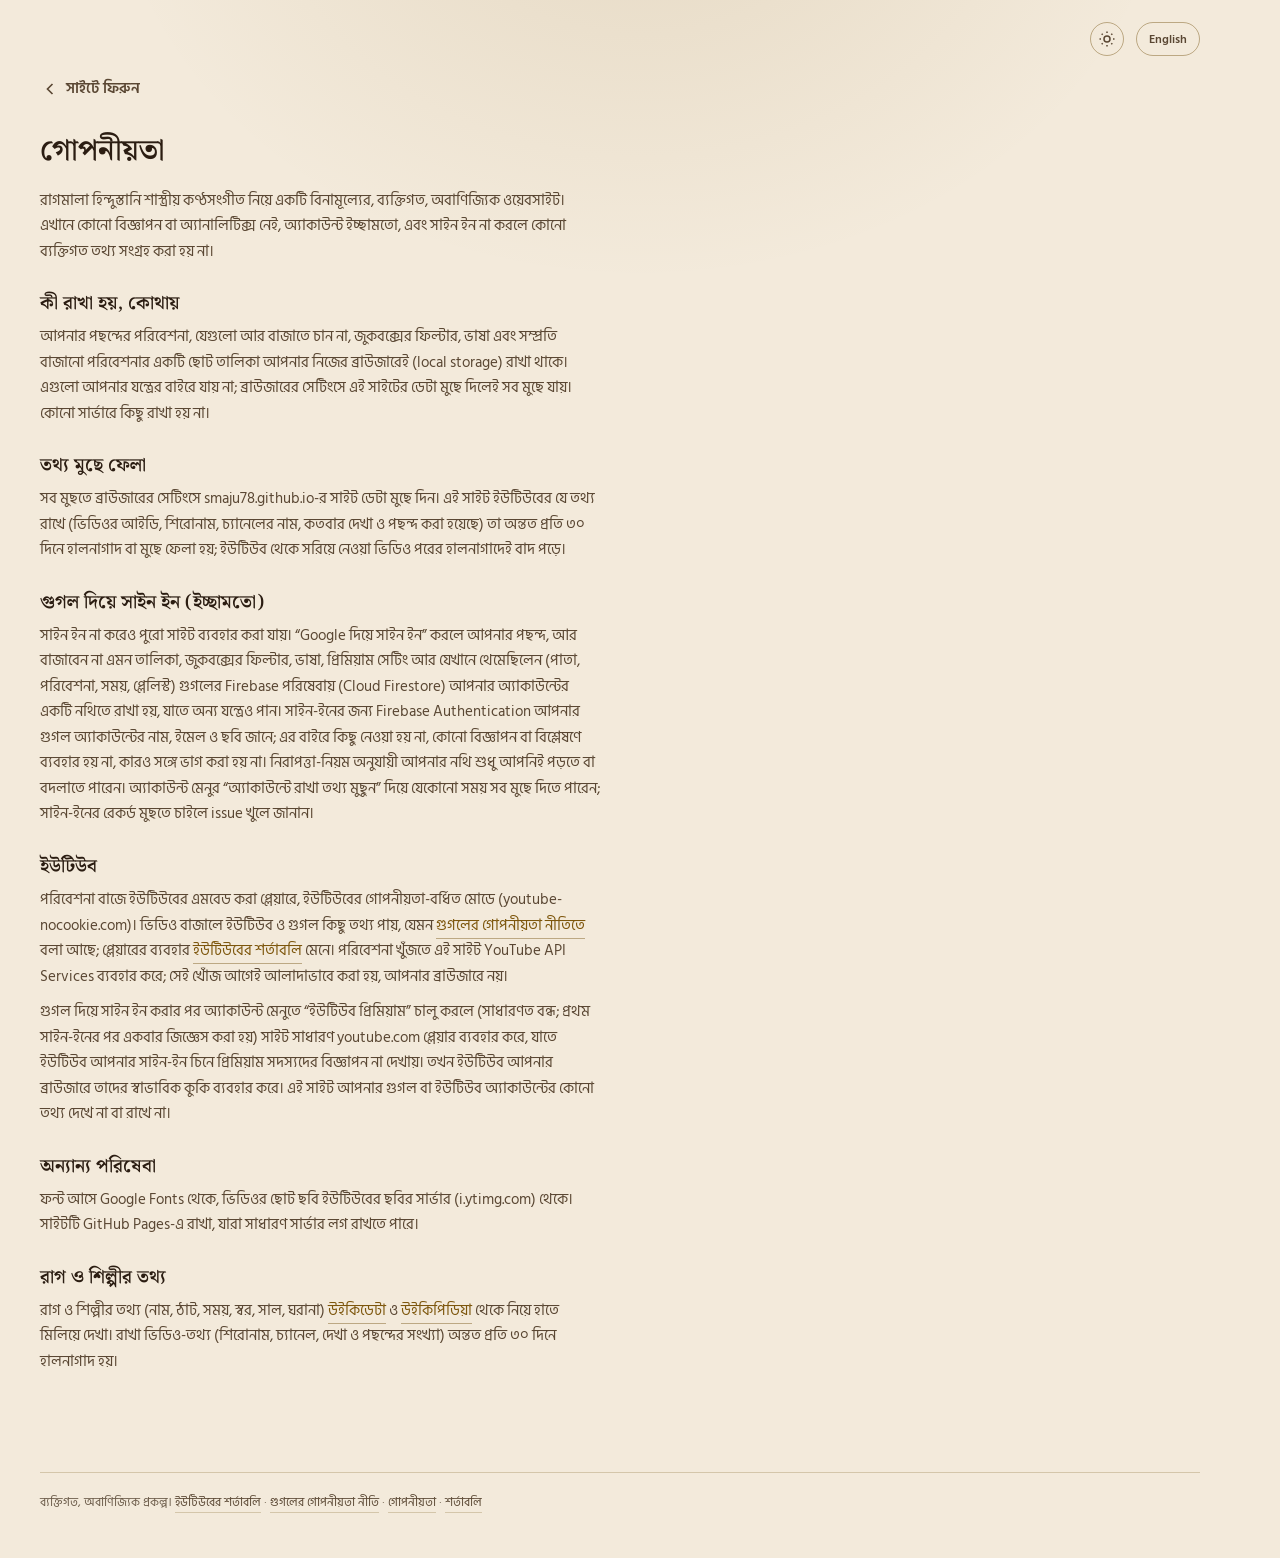
==== commit c75ec2c9: "Redesign: "Chitra" ragamala look with time-of-day home hero - New UI (design C, built with Claude Fa" ====
--- a/docs/privacy.html
+++ b/docs/privacy.html
@@ -1,34 +1,44 @@
 <!doctype html>
-<html lang="bn">
+<html lang="bn" data-theme="dark">
 <head>
 <meta charset="utf-8">
 <meta name="viewport" content="width=device-width, initial-scale=1, viewport-fit=cover">
 <title>গোপনীয়তা · Privacy · রাগমালা Raagmala</title>
+<meta name="color-scheme" content="dark light">
+<script>
+  (function () {
+    var h = document.documentElement, th = null, lg = null;
+    try { th = localStorage.getItem("raagmala.theme"); lg = localStorage.getItem("raagmala.lang"); } catch (e) { /* storage unavailable */ }
+    if (th !== "light" && th !== "dark") th = (window.matchMedia && matchMedia("(prefers-color-scheme: light)").matches) ? "light" : "dark";
+    h.dataset.theme = th;
+    if (lg === "en" || lg === "bn") h.lang = lg;
+  })();
+</script>
 <link rel="preconnect" href="https://fonts.googleapis.com">
 <link rel="preconnect" href="https://fonts.gstatic.com" crossorigin>
-<link rel="stylesheet" href="https://fonts.googleapis.com/css2?family=Tiro+Bangla&family=Hind+Siliguri:wght@400;500&family=Alegreya+Sans:wght@400;500;700&display=swap">
+<link rel="stylesheet" href="https://fonts.googleapis.com/css2?family=Noto+Serif+Bengali:wght@400;500;600;700&family=Hind+Siliguri:wght@400;500;600;700&display=swap">
 <link rel="stylesheet" href="style.css">
 <style>
-  .doc > * { max-width: 65ch; }
-  .doc h1 { font-size: var(--s2); margin-bottom: 12px; }
-  .doc h2 { font-size: var(--s1); margin: 22px 0 6px; }
-  .doc p, .doc li { line-height: 1.65; }
   :root:lang(bn) [data-l="en"], :root:lang(en) [data-l="bn"] { display: none; }
+  .app { display: block; }
+  main { max-width: 1240px; padding-bottom: 40px; }
 </style>
-<script>
-  try { document.documentElement.lang = localStorage.getItem("raagmala.lang") || "bn"; } catch (e) { /* default bn */ }
-</script>
 </head>
 <body>
-<header class="top">
-  <a class="brand" href="./#/"><span class="brand-bn">রাগমালা</span><span class="brand-en">Raagmala</span></a>
-  <nav class="nav" aria-label="Main">
-    <a href="./#/"><span data-l="bn">সাইটে ফিরুন</span><span data-l="en">Back to the site</span></a>
-    <button class="lang" type="button" id="lang-switch"><span data-l="bn" lang="en">English</span><span data-l="en" lang="bn">বাংলা</span></button>
-  </nav>
-</header>
+<div class="app">
+<main>
+  <div class="top">
+    <a class="brand" href="./#/"><span class="seal" aria-hidden="true">রা</span>রাগমালা <small>Raagmala</small></a>
+    <div class="spacer"></div>
+    <button class="pill icon theme-toggle" type="button" id="theme-toggle" aria-label="Theme">
+      <svg class="moon" viewBox="0 0 24 24" fill="none" stroke="currentColor" stroke-width="2" aria-hidden="true"><path d="M21 12.8A9 9 0 1 1 11.2 3a7 7 0 0 0 9.8 9.8z"/></svg>
+      <svg class="sun" viewBox="0 0 24 24" fill="none" stroke="currentColor" stroke-width="2" aria-hidden="true"><circle cx="12" cy="12" r="4"/><path d="M12 2v2M12 20v2M4.9 4.9l1.4 1.4M17.7 17.7l1.4 1.4M2 12h2M20 12h2M4.9 19.1l1.4-1.4M17.7 6.3l1.4-1.4"/></svg>
+    </button>
+    <button class="pill" type="button" id="lang-switch"><span data-l="bn" lang="en">English</span><span data-l="en" lang="bn">বাংলা</span></button>
+  </div>
+  <a class="back" href="./#/"><svg viewBox="0 0 24 24" fill="none" stroke="currentColor" stroke-width="2" aria-hidden="true"><path d="M15 18l-6-6 6-6"/></svg><span data-l="bn">সাইটে ফিরুন</span><span data-l="en">Back to the site</span></a>
 
-<main class="doc" data-l="bn" lang="bn">
+  <article class="doc" data-l="bn" lang="bn">
   <h1>গোপনীয়তা</h1>
   <p>রাগমালা হিন্দুস্তানি শাস্ত্রীয় কণ্ঠসংগীত নিয়ে একটি বিনামূল্যের, ব্যক্তিগত, অবাণিজ্যিক ওয়েবসাইট।
   এখানে কোনো বিজ্ঞাপন বা অ্যানালিটিক্স নেই, অ্যাকাউন্ট ইচ্ছামতো, এবং সাইন ইন না করলে কোনো ব্যক্তিগত তথ্য সংগ্রহ করা হয় না।</p>
@@ -68,9 +78,9 @@
   <p>রাগ ও শিল্পীর তথ্য (নাম, ঠাট, সময়, স্বর, সাল, ঘরানা) <a href="https://www.wikidata.org" target="_blank" rel="noopener">উইকিডেটা</a> ও
   <a href="https://en.wikipedia.org" target="_blank" rel="noopener">উইকিপিডিয়া</a> থেকে নিয়ে হাতে মিলিয়ে দেখা। রাখা ভিডিও-তথ্য (শিরোনাম,
   চ্যানেল, দেখা ও পছন্দের সংখ্যা) অন্তত প্রতি ৩০ দিনে হালনাগাদ হয়।</p>
-</main>
+</article>
 
-<main class="doc" data-l="en" lang="en">
+  <article class="doc" data-l="en" lang="en">
   <h1>Privacy</h1>
   <p>Raagmala is a free, personal, non-commercial website about Hindustani classical vocal music.
   It has no advertising and no analytics, accounts are optional, and unless you choose to sign in it does not collect personal information.</p>
@@ -112,13 +122,25 @@
   <a href="https://www.wikidata.org" target="_blank" rel="noopener">Wikidata</a> and
   <a href="https://en.wikipedia.org" target="_blank" rel="noopener">Wikipedia</a> and checked by hand.
   Stored video details (titles, channels, view and like counts) are refreshed at least every 30 days.</p>
+</article>
+
+  <footer class="legal"><p><span data-l="bn">ব্যক্তিগত, অবাণিজ্যিক প্রকল্প। </span><span data-l="en">Personal, non-commercial project. </span>
+    <a href="https://www.youtube.com/t/terms" target="_blank" rel="noopener"><span data-l="bn">ইউটিউবের শর্তাবলি</span><span data-l="en">YouTube Terms of Service</span></a> ·
+    <a href="https://policies.google.com/privacy" target="_blank" rel="noopener"><span data-l="bn">গুগলের গোপনীয়তা নীতি</span><span data-l="en">Google Privacy Policy</span></a> ·
+    <a href="privacy.html"><span data-l="bn">গোপনীয়তা</span><span data-l="en">Privacy</span></a> ·
+    <a href="terms.html"><span data-l="bn">শর্তাবলি</span><span data-l="en">Terms</span></a></p></footer>
 </main>
-<footer class="foot"><p><span data-l="bn">ব্যক্তিগত, অবাণিজ্যিক প্রকল্প।</span><span data-l="en">Personal, non-commercial project.</span></p></footer>
+</div>
 <script>
-  document.getElementById("lang-switch").onclick = () => {
-    const l = document.documentElement.lang === "bn" ? "en" : "bn";
+  document.getElementById("lang-switch").onclick = function () {
+    var l = document.documentElement.lang === "bn" ? "en" : "bn";
     document.documentElement.lang = l;
     try { localStorage.setItem("raagmala.lang", l); } catch (e) { /* not saved */ }
+  };
+  document.getElementById("theme-toggle").onclick = function () {
+    var h = document.documentElement, th = h.dataset.theme === "light" ? "dark" : "light";
+    h.dataset.theme = th;
+    try { localStorage.setItem("raagmala.theme", th); } catch (e) { /* not saved */ }
   };
 </script>
 </body>
--- a/docs/style.css
+++ b/docs/style.css
@@ -1,325 +1,506 @@
-/* Layout (from Anandadhara): one reading column that widens to two columns (raag + performances, player +
-   now playing); a persistent jukebox and a mini-player bar. Palette: dusk indigo on tanpura-ivory paper, saffron highlight. */
-:root {
-  --paper: #f6f3ec;
-  --surface: #fffdf8;
-  --ink: #221d2e;
-  --muted: #6a6274;
-  --line: #e2dccf;
-  --teal: #3b3a7a;
-  --teal-soft: #e8e6f3;
-  --gold: #c26a12;
-  --gold-soft: #f8e6cc;
-  --danger: #a33a2c;
-  --on-teal: #ffffff;
-
-  --f-bn: "Tiro Bangla", "Noto Serif Bengali", "Vrinda", serif;
-  --f-ui: "Alegreya Sans", "Hind Siliguri", system-ui, sans-serif;
-
-  --s-1: .8125rem; --s0: 1rem; --s1: 1.25rem; --s2: 1.6rem; --s3: 2.2rem;
-  --r: 10px;
-  color-scheme: light;
+/* রাগমালা Raagmala — concept C · চিত্র Chitra: ragamala miniatures, lacquer and gold by default,
+   parchment in the light theme. The home hero takes its tint from the current prahar (concept B). */
+:root{
+  --bg:#17121b; --bg2:#1f1824; --bg3:#2a2131; --bg4:#362b3e;
+  --fg:#f3e9d6; --fg2:#cdbfa8; --fg3:#a79b85;
+  --gold:#d9b254; --gold-ink:#2a1d05; --gold-dim:#8f7330; --verm:#e0634a;
+  --line:rgba(217,178,84,.22); --line2:rgba(217,178,84,.4);
+  --shadow:0 14px 40px rgba(0,0,0,.45);
+  --sky1:#5a1f52; --sky2:#242b68; --sky-mix1:38%; --sky-mix2:26%;
+  --serif:"Noto Serif Bengali","Tiro Bangla",Georgia,serif;
+  --sans:"Hind Siliguri",system-ui,sans-serif;
+  --mini:72px; --tabs:60px; --rail:92px;
+  --ease:cubic-bezier(.2,.7,.2,1);
+  color-scheme:dark;
 }
-@media (prefers-color-scheme: dark) {
-  :root:not([data-theme="light"]) {
-    --paper: #15131d; --surface: #1d1a28; --ink: #ebe7f2; --muted: #a79fb4; --line: #2f2a3d;
-    --teal: #a9a6ec; --teal-soft: #2a2842; --gold: #f0a24a; --gold-soft: #3d2c17; --danger: #e07a6a; --on-teal: #15131d;
-    color-scheme: dark;
-  }
+html[data-theme=light]{
+  --bg:#f3eadb; --bg2:#faf5ea; --bg3:#eadfc9; --bg4:#dfd2b8;
+  --fg:#2b1d12; --fg2:#5a4733; --fg3:#6a5a48;
+  --gold:#7d560c; --gold-ink:#fff8e6; --gold-dim:#c9a85a; --verm:#a8321a;
+  --line:rgba(120,88,24,.25); --line2:rgba(120,88,24,.45);
+  --shadow:0 14px 40px rgba(90,60,20,.18);
+  --sky-mix1:34%; --sky-mix2:20%;
+  color-scheme:light;
 }
-:root[data-theme="dark"] {
-  --paper: #15131d; --surface: #1d1a28; --ink: #ebe7f2; --muted: #a79fb4; --line: #2f2a3d;
-    --teal: #a9a6ec; --teal-soft: #2a2842; --gold: #f0a24a; --gold-soft: #3d2c17; --danger: #e07a6a; --on-teal: #15131d;
-  color-scheme: dark;
+*{box-sizing:border-box}
+[hidden]{display:none!important}
+html,body{margin:0;background:var(--bg);color:var(--fg);font-family:var(--sans);font-size:15px;line-height:1.5;-webkit-text-size-adjust:100%}
+body{overflow-x:hidden;min-height:100dvh;background-image:radial-gradient(60% 40% at 50% -10%,color-mix(in srgb,var(--gold) 12%,transparent),transparent 70%);transition:background-image .6s}
+body[data-screen=home]{background-image:radial-gradient(70% 42% at 50% -10%,color-mix(in srgb,var(--sky2) 22%,transparent),transparent 70%)}
+button{font:inherit;color:inherit;background:none;border:0;padding:0;cursor:pointer}
+button:disabled{cursor:default}
+a{color:inherit;text-decoration:none}
+:focus-visible{outline:2px solid var(--gold);outline-offset:3px;border-radius:4px}
+img{display:block;max-width:100%}
+u{text-decoration-thickness:1.5px;text-underline-offset:3px}
+h1,h2,h3{margin:0;font-family:var(--serif);font-weight:600;letter-spacing:0;text-wrap:balance}
+p{margin:0}
+.vh{position:absolute;width:1px;height:1px;overflow:hidden;clip:rect(0 0 0 0)}
+.hint{color:var(--fg3);font-size:.85rem}
+.textlink{color:var(--gold);font-weight:600;border-bottom:1px solid var(--line2)}
+.textlink:hover{border-color:var(--gold)}
+@media (prefers-reduced-motion:reduce){*,*::before,*::after{transition:none!important;animation:none!important;scroll-behavior:auto!important}}
+
+/* ---- shell: phone = top bar + bottom tabs; desktop = left icon rail ---- */
+.app{min-height:100dvh}
+main{padding:0 16px calc(var(--tabs) + 28px + env(safe-area-inset-bottom));min-width:0;max-width:1240px}
+body.has-mini main{padding-bottom:calc(var(--mini) + var(--tabs) + 28px + env(safe-area-inset-bottom))}
+body[data-screen=jukebox] main{padding-bottom:calc(var(--tabs) + 24px + env(safe-area-inset-bottom))}
+#view{animation:rise .35s var(--ease)}
+@keyframes rise{from{opacity:0;transform:translateY(8px)}to{opacity:1;transform:none}}
+.top{display:flex;align-items:center;gap:8px;padding:14px 0 8px}
+.brand{font-family:var(--serif);font-size:1.4rem;font-weight:600;display:flex;align-items:center;gap:10px;line-height:1;min-width:0}
+.brand .seal{width:30px;height:30px;border-radius:50%;border:1px solid var(--gold);display:grid;place-items:center;color:var(--gold);font-size:.9rem;position:relative;flex:0 0 auto}
+.brand .seal::after{content:"";position:absolute;inset:3px;border-radius:50%;border:1px solid var(--line2)}
+.brand small{font-family:var(--sans);font-size:.66rem;letter-spacing:.16em;text-transform:uppercase;color:var(--fg3);font-weight:600}
+.spacer{flex:1}
+.pill{display:inline-flex;align-items:center;gap:6px;height:34px;padding:0 12px;border-radius:999px;border:1px solid var(--line2);color:var(--fg2);font-weight:600;font-size:.82rem;transition:color .2s,border-color .2s;white-space:nowrap}
+.pill:hover{color:var(--gold);border-color:var(--gold)}
+.pill.icon{width:34px;padding:0;justify-content:center}
+.pill svg{width:18px;height:18px}
+.pill .sun{display:none}
+html[data-theme=light] .pill .sun{display:block}
+html[data-theme=light] .pill .moon{display:none}
+.rail{display:none}
+.searchbar{display:none}
+@media (min-width:900px){
+  .app{display:grid;grid-template-columns:var(--rail) 1fr}
+  .rail{display:flex;flex-direction:column;align-items:center;gap:6px;padding:18px 8px;position:sticky;top:0;height:100dvh;border-right:1px solid var(--line);background:var(--bg2)}
+  .rail .seal{width:44px;height:44px;border-radius:50%;border:1px solid var(--gold);display:grid;place-items:center;color:var(--gold);font-family:var(--serif);font-size:1.3rem;margin-bottom:18px;position:relative}
+  .rail .seal::after{content:"";position:absolute;inset:4px;border-radius:50%;border:1px solid var(--line2)}
+  .rail a.nav{width:76px;height:66px;border-radius:12px;display:flex;flex-direction:column;align-items:center;justify-content:center;gap:4px;color:var(--fg2);font-size:.8rem;font-weight:600;position:relative;transition:all .2s;text-align:center}
+  .rail a.nav svg{width:24px;height:24px}
+  .rail a.nav:hover{color:var(--fg)}
+  .rail a.nav[aria-current=page]{color:var(--gold);background:color-mix(in srgb,var(--gold) 10%,transparent)}
+  .rail a.nav[aria-current=page]::before{content:"";position:absolute;left:-8px;top:18px;bottom:18px;width:3px;border-radius:2px;background:var(--gold)}
+  .rail .foot{margin-top:auto;display:flex;flex-direction:column;gap:8px;align-items:center;font-size:.72rem;color:var(--fg3);text-align:center}
+  .rail .foot a{color:var(--fg3);display:block}
+  .rail .foot a:hover{color:var(--gold)}
+  main{padding:0 40px 40px}
+  body.has-mini main{padding-bottom:calc(80px + 40px)}
+  body[data-screen=jukebox] main{padding-bottom:40px}
+  .top{padding:22px 0 10px;gap:12px}
+  .top .brand{display:none}
+  .searchbar{display:flex;align-items:center;gap:10px;height:40px;width:min(360px,40vw);padding:0 14px;border-radius:999px;border:1px solid var(--line2);color:var(--fg3);font-size:.9rem;background:var(--bg2)}
+  .searchbar:hover{border-color:var(--gold);color:var(--fg2)}
+  body[data-screen=browse] .searchbar{display:none}
+  .searchbar svg{width:18px;height:18px;flex:0 0 auto}
+  .tabs{display:none!important}
 }
 
-* { box-sizing: border-box; }
-[hidden] { display: none !important; }
-html, body { margin: 0; }
-body {
-  background: var(--paper); color: var(--ink);
-  font-family: var(--f-ui); font-size: var(--s0); line-height: 1.5;
-  padding-inline: max(16px, env(safe-area-inset-left)) max(16px, env(safe-area-inset-right));
+/* bottom tabs */
+.tabs{position:fixed;left:0;right:0;bottom:0;height:calc(var(--tabs) + env(safe-area-inset-bottom));padding-bottom:env(safe-area-inset-bottom);display:flex;background:var(--bg2);border-top:1px solid var(--line);z-index:30}
+.tabs a{flex:1;display:flex;flex-direction:column;align-items:center;justify-content:center;gap:3px;color:var(--fg2);font-size:.78rem;font-weight:600;transition:color .2s}
+.tabs a svg{width:24px;height:24px}
+.tabs a[aria-current=page]{color:var(--gold)}
+
+/* ---- mini player ---- */
+.mini{position:fixed;left:0;right:0;bottom:calc(var(--tabs) + env(safe-area-inset-bottom));height:var(--mini);display:flex;align-items:center;gap:10px;padding:0 10px 0 12px;background:var(--bg3);border-top:1px solid var(--line2);z-index:31}
+.mini .thumb{width:50px;height:50px;object-fit:cover;background:var(--bg4);flex:0 0 auto;border:1px solid var(--line2);padding:2px}
+.mini .meta{flex:1;min-width:0;display:block;text-align:left}
+.mini .meta b{display:block;white-space:nowrap;overflow:hidden;text-overflow:ellipsis;font-family:var(--serif);font-size:1.02rem;line-height:1.25}
+.mini .meta span{display:block;color:var(--fg2);font-size:.78rem;white-space:nowrap;overflow:hidden;text-overflow:ellipsis}
+.mini .ctl{display:flex;gap:0;align-items:center}
+.mini .ctl button{width:42px;height:42px;border-radius:50%;display:grid;place-items:center;transition:background .2s}
+.mini .ctl button:hover:not(:disabled){background:var(--bg4)}
+.mini .ctl svg{width:24px;height:24px}
+.mini .ctl .big{background:var(--gold);color:var(--gold-ink)}
+.mini .bar{height:2px;background:var(--line)}
+.mini .bar i{display:block;height:100%;width:0;background:var(--gold);transition:width .5s linear}
+.mini .bar.top{position:absolute;left:0;right:0;top:-1px}
+.mini .mid{display:flex;flex-direction:column;align-items:center}
+.mini .prog{display:none}
+.mini .hide-s{display:none}
+.mini .likeb{width:42px;height:42px;border-radius:50%;display:grid;place-items:center;color:var(--fg2)}
+.mini .likeb svg{width:22px;height:22px}
+.mini .likeb[aria-pressed=true]{color:var(--verm)}
+@media (min-width:900px){
+  .mini{left:var(--rail);bottom:0;height:80px;padding:0 32px;gap:22px;background:color-mix(in srgb,var(--bg2) 92%,transparent);backdrop-filter:blur(14px)}
+  .mini .thumb{width:56px;height:56px}
+  .mini .meta{flex:0 0 280px}
+  .mini .mid{flex:1;gap:3px}
+  .mini .ctl{justify-content:center;gap:12px}
+  .mini .hide-s{display:flex}
+  .mini .ctl .big{width:48px;height:48px}
+  .mini .bar.top{display:none}
+  .mini .prog{display:flex;align-items:center;gap:8px;width:min(100%,520px);font-size:.72rem;color:var(--fg3);font-variant-numeric:tabular-nums}
+  .mini .prog .bar{flex:1;height:3px}
 }
-body.has-mini { padding-bottom: calc(72px + env(safe-area-inset-bottom, 0px)); }
-a { color: var(--teal); text-decoration-thickness: 1px; text-underline-offset: 3px; }
-a:hover { text-decoration-thickness: 2px; }
-:focus-visible { outline: 2px solid var(--gold); outline-offset: 2px; border-radius: 4px; }
-.bn { font-family: var(--f-bn); }
-h1, h2, h3 { text-wrap: balance; line-height: 1.2; margin: 0; }
-.hint { color: var(--muted); font-size: var(--s-1); }
-
-/* header */
-.top {
-  max-width: 1100px; margin-inline: auto; padding-block: 18px 12px;
-  display: flex; flex-wrap: wrap; align-items: baseline; justify-content: space-between; gap: 12px 24px;
-  border-bottom: 1px solid var(--line);
+
+/* ---- ornament, sections, rows ---- */
+.orn{display:flex;align-items:center;gap:14px;color:var(--gold);font-size:.74rem;font-weight:700;letter-spacing:.18em;text-transform:uppercase}
+.orn::before,.orn::after{content:"";flex:1;height:1px;background:linear-gradient(90deg,transparent,var(--gold-dim))}
+.orn::after{background:linear-gradient(90deg,var(--gold-dim),transparent)}
+.sec{margin-top:34px}
+.sec-h{display:flex;align-items:baseline;gap:12px;margin-bottom:12px;flex-wrap:wrap}
+.sec-h h2{font-size:1.35rem;display:flex;align-items:center;gap:10px;min-width:0}
+.sec-h h2::before{content:"✦";color:var(--gold);font-size:.8rem}
+.sec-h h2 small{font-family:var(--sans);color:var(--fg3);font-size:.82rem;font-weight:500}
+.sec-h .more{margin-left:auto;color:var(--gold);font-weight:600;font-size:.85rem;white-space:nowrap}
+.sec-h .more:hover{text-decoration:underline}
+.sec-h .hint{flex-basis:100%}
+.row{display:flex;gap:16px;overflow-x:auto;margin:0 -16px;padding:6px 16px 18px;scroll-snap-type:x proximity;scroll-padding-inline:16px;scrollbar-width:none;-webkit-overflow-scrolling:touch}
+.row::-webkit-scrollbar{display:none}
+.row>*{scroll-snap-align:start;flex:0 0 auto}
+@media (min-width:900px){.row{margin:0 -40px;padding:6px 40px 18px;scroll-padding-inline:40px}}
+
+/* ---- the painting: a framed portrait card with a swara mandala ---- */
+.paint{position:relative;aspect-ratio:3/4;border-radius:6px;overflow:hidden;background:linear-gradient(170deg,var(--p1),var(--p2));color:var(--pink);box-shadow:var(--shadow);padding:10px;display:flex;flex-direction:column}
+.paint::before{content:"";position:absolute;inset:6px;border:1px solid rgba(255,255,255,.35);border-radius:3px;pointer-events:none}
+.paint::after{content:"";position:absolute;inset:9px;border:1px solid rgba(255,255,255,.14);border-radius:2px;pointer-events:none}
+.paint .scrim{position:absolute;left:0;right:0;bottom:0;height:50%;background:linear-gradient(180deg,transparent,rgba(0,0,0,.55))}
+.paint .arch{position:absolute;left:14%;right:14%;top:8%;bottom:34%;border:1px solid rgba(255,255,255,.22);border-radius:50% 50% 0 0/40% 40% 0 0;background:radial-gradient(70% 60% at 50% 40%,rgba(255,255,255,.18),transparent 70%)}
+.paint svg.mand{position:absolute;left:50%;top:38%;width:58%;transform:translate(-50%,-50%);filter:drop-shadow(0 4px 12px rgba(0,0,0,.35))}
+.paint svg.mand.lab{width:84%;top:40%}
+.paint .nm{position:relative;margin-top:auto;font-family:var(--serif);font-weight:600;font-size:1.5rem;line-height:1.15;text-align:center;text-shadow:0 1px 8px rgba(0,0,0,.45);padding:0 6px 6px;overflow-wrap:anywhere}
+.paint .nm.l{font-size:1.2rem}.paint .nm.xl{font-size:1rem}
+.paint .nm small{display:block;font-family:var(--sans);font-size:.66rem;font-weight:600;letter-spacing:.12em;text-transform:uppercase;opacity:.9;margin-top:4px}
+.paint .rib{position:absolute;left:0;top:14px;background:var(--gold);color:var(--gold-ink);font-size:.66rem;font-weight:700;letter-spacing:.1em;text-transform:uppercase;padding:3px 10px 3px 12px;border-radius:0 3px 3px 0;z-index:2}
+.paint.plain{background:linear-gradient(170deg,var(--bg3),var(--bg4));color:var(--fg);box-shadow:none;border:1px solid var(--line)}
+.paint.plain .nm{text-shadow:none}
+.paint.plain .glyph{position:absolute;left:50%;top:38%;transform:translate(-50%,-50%);font-family:var(--serif);font-size:2.6rem;color:var(--gold);opacity:.7}
+.card{width:168px;text-align:left;position:relative;border-radius:8px}
+.card>a{display:block;border-radius:8px}
+.card b{display:block;margin-top:10px;font-family:var(--serif);font-weight:600;font-size:1rem;white-space:nowrap;overflow:hidden;text-overflow:ellipsis}
+.card span.sub{display:block;color:var(--fg3);font-size:.8rem;white-space:nowrap;overflow:hidden;text-overflow:ellipsis}
+.card .play{position:absolute;right:12px;top:calc(100% - 118px);width:42px;height:42px;border-radius:50%;background:var(--gold);color:var(--gold-ink);display:grid;place-items:center;opacity:0;transform:translateY(6px);transition:opacity .2s,transform .2s;box-shadow:0 6px 16px rgba(0,0,0,.4)}
+.card:hover .play,.card:focus-within .play,.card .play:focus-visible{opacity:1;transform:none}
+@media (hover:none){.card .play{opacity:1;transform:none}}
+.card .play svg{width:22px;height:22px}
+.card .play:disabled{display:none}
+.card.big{width:min(70vw,250px)}
+.card.big .paint .nm{font-size:1.9rem}.card.big .paint .nm.l{font-size:1.5rem}.card.big .paint .nm.xl{font-size:1.2rem}
+.card.big .play{top:14px;right:14px;width:48px;height:48px;opacity:1;transform:none}
+@media (min-width:900px){.card.big{width:260px}}
+/* artist portrait: arched frame */
+.card.who{width:150px}
+.card.who .pt{aspect-ratio:3/4;border-radius:999px 999px 8px 8px;overflow:hidden;background:var(--bg3);border:1px solid var(--line2);padding:4px;position:relative}
+.card.who .pt img{width:100%;height:100%;object-fit:cover;border-radius:999px 999px 5px 5px;filter:sepia(.25) contrast(1.05)}
+.card.who .pt .init{position:absolute;inset:4px;display:grid;place-items:center;font-family:var(--serif);font-size:2.6rem;color:var(--gold);border-radius:999px 999px 5px 5px;background:linear-gradient(170deg,var(--bg3),var(--bg4))}
+/* performance: framed thumbnail */
+.card.wide{width:236px}
+.card.wide>button{display:block;width:100%;text-align:left;border-radius:8px}
+.card.wide .fr{display:block;aspect-ratio:16/9;border:1px solid var(--line2);padding:4px;background:var(--bg2);position:relative}
+.card.wide .fr img{width:100%;height:100%;object-fit:cover}
+.card.wide .fr .pv{position:absolute;inset:4px;display:grid;place-items:center;color:#fff;background:rgba(0,0,0,.18);opacity:0;transition:opacity .2s}
+.card.wide .fr .pv i{width:44px;height:44px;border-radius:50%;background:var(--gold);color:var(--gold-ink);display:grid;place-items:center}
+.card.wide .fr .pv svg{width:22px;height:22px}
+.card.wide:hover .fr .pv,.card.wide:focus-within .fr .pv{opacity:1}
+.card.wide b{font-family:var(--sans);font-size:.95rem}
+/* mood bands and tiles */
+.mood{width:200px;height:112px;border-radius:6px;padding:14px 16px;text-align:left;display:flex;flex-direction:column;justify-content:space-between;background:linear-gradient(180deg,transparent 30%,rgba(0,0,0,.38)),linear-gradient(160deg,var(--m1),var(--m2));color:#fff8ea;position:relative;overflow:hidden;box-shadow:var(--shadow);transition:transform .2s}
+.mood::before{content:"";position:absolute;inset:5px;border:1px solid rgba(255,255,255,.3);border-radius:3px}
+.mood::after{content:"❖";position:absolute;right:12px;top:8px;opacity:.6;font-size:.9rem}
+.mood:hover:not(:disabled){transform:translateY(-2px)}
+.mood:disabled{opacity:.55}
+.mood b{font-family:var(--serif);font-weight:600;font-size:1.45rem;line-height:1;text-shadow:0 1px 6px rgba(0,0,0,.4)}
+.mood small{font-size:.74rem;opacity:.95;line-height:1.3;text-shadow:0 1px 4px rgba(0,0,0,.5)}
+.mood .n{font-size:.72rem;font-weight:700;opacity:.9;display:block;margin-top:2px}
+.tile-grid{display:grid;grid-template-columns:repeat(2,1fr);gap:10px}
+.tile{min-height:92px;padding:12px 14px;text-align:left;display:flex;flex-direction:column;justify-content:flex-end;position:relative;overflow:hidden;color:#fff8ea;background:linear-gradient(180deg,transparent 20%,rgba(0,0,0,.42)),linear-gradient(160deg,var(--t1),var(--t2));font-family:var(--serif);font-size:1.12rem;font-weight:600;transition:transform .2s;border-radius:4px;text-shadow:0 1px 6px rgba(0,0,0,.45);box-shadow:var(--shadow)}
+.tile::before{content:"";position:absolute;inset:5px;border:1px solid rgba(255,255,255,.3)}
+.tile:hover{transform:translateY(-2px)}
+.tile small{display:block;font-family:var(--sans);font-size:.74rem;opacity:.95;font-weight:500}
+.tile.cur::after{content:"✦";position:absolute;right:12px;top:9px;color:var(--gold);font-size:.9rem}
+.tile.neutral{--t1:var(--bg3);--t2:var(--bg4);color:var(--fg);text-shadow:none;background:linear-gradient(160deg,var(--t1),var(--t2));box-shadow:none;border:1px solid var(--line)}
+.tile.neutral::before{border-color:var(--line)}
+@media (min-width:600px){.tile-grid{grid-template-columns:repeat(3,1fr)}}
+@media (min-width:900px){.tile-grid{grid-template-columns:repeat(4,1fr)}}
+.grid{display:grid;grid-template-columns:repeat(auto-fill,minmax(150px,1fr));gap:16px}
+.grid .card{width:auto}
+.grid .card.who{width:auto}
+.grid .card .play{right:10px}
+
+/* ---- hero (home): C's frame, tinted by the prahar (B) ---- */
+.hero{margin-top:12px;position:relative;overflow:hidden;border-radius:8px;padding:22px 18px 20px;color:var(--fg);box-shadow:var(--shadow);
+  background:linear-gradient(160deg,color-mix(in srgb,var(--sky1) var(--sky-mix1),var(--bg2)),color-mix(in srgb,var(--sky2) var(--sky-mix2),var(--bg2)));transition:background .6s}
+.hero::before{content:"";position:absolute;inset:6px;border:1px solid var(--line2);border-radius:4px;pointer-events:none}
+.hero .orb{position:absolute;width:220px;height:220px;border-radius:50%;right:-60px;top:-80px;background:radial-gradient(circle,color-mix(in srgb,var(--sky1) 55%,transparent),transparent 70%);pointer-events:none}
+.hero .orn{position:relative}
+.hero .kick{display:flex;align-items:baseline;gap:10px;flex-wrap:wrap;margin:14px 0 6px;position:relative}
+.hero .kick b{font-family:var(--serif);font-size:2.1rem;font-weight:600;line-height:1}
+.hero .kick span{color:var(--fg2);font-size:.9rem}
+.hero p{color:var(--fg2);margin:0 0 14px;max-width:48ch;position:relative}
+.hero p a{font-family:var(--serif);color:var(--fg);border-bottom:1px solid var(--line2)}
+.hero .acts{position:relative}
+.hero .row{margin-top:16px;padding-bottom:8px}
+@media (min-width:900px){.hero{padding:28px 30px 24px}}
+.btn{display:inline-flex;align-items:center;justify-content:center;gap:8px;height:46px;padding:0 20px;border-radius:999px;font-weight:700;background:var(--gold);color:var(--gold-ink);transition:transform .15s,box-shadow .2s;text-align:center;line-height:1.2}
+.btn:hover:not(:disabled){transform:translateY(-1px);box-shadow:0 8px 24px color-mix(in srgb,var(--gold) 40%,transparent)}
+.btn:disabled{opacity:.5}
+.btn.ghost{background:transparent;color:var(--fg);border:1px solid var(--line2)}
+.btn.ghost:hover:not(:disabled){border-color:var(--gold);box-shadow:none}
+.btn.danger{background:transparent;color:var(--verm);border:1px solid var(--verm)}
+.btn.sm{height:38px;padding:0 14px;font-size:.88rem}
+.btn.xs{height:32px;padding:0 12px;font-size:.82rem;font-weight:600}
+.btn svg{width:22px;height:22px;flex:0 0 auto}
+.btn.sm svg,.btn.xs svg{width:18px;height:18px}
+.acts{display:flex;gap:10px;align-items:center;flex-wrap:wrap}
+
+/* chips */
+.chips{display:flex;gap:8px;overflow-x:auto;margin:0 -16px;padding:4px 16px 8px;scrollbar-width:none}
+.chips::-webkit-scrollbar{display:none}
+.chips.wrap{flex-wrap:wrap;overflow:visible;margin:0;padding:0}
+.chip{flex:0 0 auto;min-height:36px;padding:6px 14px;border-radius:999px;border:1px solid var(--line2);font-weight:600;font-size:.85rem;color:var(--fg2);display:inline-flex;align-items:center;gap:6px;transition:all .15s;background:var(--bg2);line-height:1.2;text-align:left}
+.chip:hover{color:var(--gold);border-color:var(--gold)}
+.chip.on,.chip[aria-current=page]{background:var(--gold);color:var(--gold-ink);border-color:transparent}
+.chip .n{opacity:.7;font-size:.75rem;font-variant-numeric:tabular-nums}
+.chip.sm{min-height:30px;padding:3px 11px;font-size:.78rem}
+.chip:disabled{opacity:.45}
+@media (min-width:900px){.chips{margin:0 -40px;padding:4px 40px 8px}.chips.wrap{margin:0;padding:0}}
+
+/* ---- browse ---- */
+.search{margin:12px 0 10px;display:flex;align-items:center;gap:10px;height:50px;padding:0 16px;border:1px solid var(--line2);background:var(--bg2);border-radius:6px}
+.search:focus-within{border-color:var(--gold)}
+.search input{flex:1;background:none;border:0;color:var(--fg);font:inherit;font-size:1rem;outline:none;min-width:0}
+.search input::placeholder{color:var(--fg3)}
+.search svg{width:22px;height:22px;color:var(--fg3);flex:0 0 auto}
+.search.sm{height:42px}
+.pagehead{margin:14px 0 6px}
+.pagehead h1{font-size:2.1rem;line-height:1.15}
+.pagehead p{color:var(--fg2);margin:4px 0 0}
+.pagehead .acts{margin-top:12px}
+.back{display:inline-flex;align-items:center;gap:6px;color:var(--fg2);font-weight:600;margin:12px 0 10px}
+.back svg{width:20px;height:20px}
+.back:hover{color:var(--gold)}
+.more-row{margin:14px 0 4px}
+/* compact rows (A–Z and names-only raags) */
+.rows{display:flex;flex-direction:column;gap:2px}
+.rowi{display:grid;grid-template-columns:1fr auto;gap:2px 12px;align-items:center;padding:9px 10px;border-radius:6px;transition:background .15s}
+.rowi:hover{background:var(--bg2)}
+.rowi b{font-family:var(--serif);font-weight:600;font-size:1.02rem}
+.rowi .sub{grid-column:1;color:var(--fg3);font-size:.8rem}
+.rowi .meta{grid-row:1/span 2;grid-column:2;text-align:right;color:var(--fg3);font-size:.78rem;white-space:nowrap}
+.rowi .meta.rec{color:var(--gold);font-weight:600}
+.rowi.dim b{color:var(--fg2)}
+
+/* ---- detail pages ---- */
+.dhead{display:grid;grid-template-columns:150px 1fr;gap:20px;align-items:end}
+.dhead .kick{color:var(--gold);font-size:.74rem;font-weight:700;text-transform:uppercase;letter-spacing:.16em}
+.dhead h1{font-size:clamp(2rem,8vw,3.4rem);line-height:1.1;margin-top:6px;overflow-wrap:anywhere}
+.dhead .alt{color:var(--fg2);font-size:1.05rem;margin-top:4px;font-family:var(--serif)}
+.dhead .alt .hi{margin-left:8px;color:var(--fg3)}
+.dhead .alt .al{display:block;font-family:var(--sans);font-size:.85rem;color:var(--fg3);margin-top:2px}
+.dhead .who{width:auto}
+@media (max-width:599px){.dhead.raagh{grid-template-columns:1fr;justify-items:center;text-align:center}.dhead.raagh .paint{width:min(100%,250px)}.dhead.raagh .alt .hi{margin-left:6px}}
+@media (min-width:900px){.dhead{grid-template-columns:240px 1fr;gap:36px}.dhead.raagh{grid-template-columns:280px 1fr}}
+.dacts{display:flex;gap:10px 14px;align-items:center;margin:20px 0 6px;flex-wrap:wrap}
+.dacts .hint{font-size:.9rem}
+.cat{margin:22px 0 0;display:grid;grid-template-columns:1fr 1fr;gap:1px;background:var(--line);border:1px solid var(--line)}
+.cat>div{background:var(--bg2);padding:14px;min-width:0}
+.cat dt{font-size:.7rem;color:var(--gold);font-weight:700;text-transform:uppercase;letter-spacing:.14em}
+.cat dd{margin:4px 0 0;font-weight:500;font-size:1.05rem}
+.cat dd small{display:block;color:var(--fg3);font-weight:500;font-size:.82rem}
+.cat dd a{border-bottom:1px solid var(--line2)}
+.cat dd a:hover{color:var(--gold);border-color:var(--gold)}
+.cat .span{grid-column:1/-1}
+@media (min-width:900px){.cat{grid-template-columns:repeat(4,1fr)}.cat .span{grid-column:span 2}}
+.notation{font-family:var(--serif);font-size:1.3rem;letter-spacing:.04em;line-height:1.8}
+.notation.en{font-family:var(--sans);font-size:1rem;color:var(--fg2);letter-spacing:.1em}
+.ng{display:flex;gap:clamp(5px,1.8vw,12px);overflow-x:auto;scrollbar-width:none;padding:4px 0 2px;line-height:1.3}
+.ng::-webkit-scrollbar{display:none}
+.nc{display:flex;flex-direction:column;align-items:center;flex:0 0 auto;min-width:1.3em}
+.nb{font-family:var(--serif);font-size:clamp(1.05rem,4.4vw,1.35rem);font-weight:500;padding:3px 0}
+.ne{font-family:var(--sans);font-size:clamp(.82rem,3.1vw,.95rem);color:var(--fg2);letter-spacing:.02em;padding:3px 0}
+.ng .sw{margin:0}
+.sw{position:relative;display:inline-block;margin-right:.35em}
+.sw.up::before,.sw.lo::after{content:"";position:absolute;left:50%;width:4px;height:4px;margin-left:-2px;border-radius:50%;background:currentColor}
+.sw.up::before{top:-2px}.sw.lo::after{bottom:-2px}
+.tags{display:flex;gap:8px;flex-wrap:wrap}
+.formh{display:flex;align-items:center;gap:12px;margin:28px 0 10px;font-family:var(--serif);font-size:1.2rem;font-weight:600}
+.formh small{font-family:var(--sans);color:var(--fg3);font-size:.8rem;font-weight:600}
+.formh::after{content:"";flex:1;height:1px;background:linear-gradient(90deg,var(--gold-dim),transparent)}
+.src{color:var(--fg3);font-size:.82rem;margin:12px 0 0;line-height:1.55}
+.src a{color:var(--gold);border-bottom:1px solid var(--line2)}
+.novideo{margin:12px 0;padding:18px;border:1px solid var(--line);color:var(--fg2);background:var(--bg2);font-size:.95rem}
+
+/* performance rows (raag, artist, mine) and the playlist */
+.list{display:flex;flex-direction:column;gap:2px}
+.perf{display:grid;grid-template-columns:116px 1fr auto;gap:12px;align-items:center;padding:8px;border-radius:6px;transition:background .15s}
+.perf:hover{background:var(--bg2)}
+.perf.on{background:var(--bg2);box-shadow:inset 0 0 0 1px var(--line2)}
+.perf .pthumb{position:relative;width:116px;aspect-ratio:16/9;padding:0;border:1px solid var(--line);background:var(--bg4);overflow:hidden;border-radius:2px}
+.perf .pthumb img{width:100%;height:100%;object-fit:cover;padding:2px}
+.perf .pthumb .pv{position:absolute;inset:0;display:grid;place-items:center;color:#fff;background:rgba(0,0,0,.2);transition:background .2s}
+.perf .pthumb .pv i{width:36px;height:36px;border-radius:50%;background:rgba(0,0,0,.6);display:grid;place-items:center;box-shadow:0 2px 8px rgba(0,0,0,.4)}
+.perf .pthumb .pv svg{width:20px;height:20px}
+.perf .pthumb:hover .pv i,.perf .pthumb:focus-visible .pv i{background:var(--gold);color:var(--gold-ink)}
+.perf .pmeta{min-width:0;display:grid;gap:1px}
+.perf .pmeta b{font-size:.95rem;font-weight:600;white-space:nowrap;overflow:hidden;text-overflow:ellipsis}
+.perf .pmeta b a{border-bottom:1px solid transparent}
+.perf .pmeta b a:hover{color:var(--gold);border-color:var(--gold)}
+.perf .pmeta span{display:block;color:var(--fg2);font-size:.84rem;white-space:nowrap;overflow:hidden;text-overflow:ellipsis}
+.perf .pmeta small{display:block;color:var(--fg3);font-size:.78rem;font-variant-numeric:tabular-nums;white-space:nowrap;overflow:hidden;text-overflow:ellipsis}
+.perf .pbtns{display:flex;flex-direction:column;gap:6px;align-items:flex-end}
+.icon-btn{width:40px;height:40px;border-radius:50%;display:grid;place-items:center;color:var(--fg2);border:1px solid var(--line2);transition:all .15s;flex:0 0 auto}
+.icon-btn:hover:not(:disabled){color:var(--gold);border-color:var(--gold)}
+.icon-btn[aria-pressed=true]{color:var(--verm);border-color:var(--verm)}
+.icon-btn svg{width:20px;height:20px}
+.icon-btn:disabled{opacity:.4}
+.inline-frame{aspect-ratio:16/9;border:1px solid var(--line2);padding:4px;background:#000;margin:6px 8px 12px}
+.inline-frame iframe{width:100%;height:100%;border:0;display:block}
+@media (max-width:420px){.perf{grid-template-columns:92px 1fr auto;gap:8px}.perf .pthumb{width:92px}}
+@media (max-width:560px){.perf.mine{grid-template-columns:92px 1fr}.perf.mine .pthumb{width:92px}.perf.mine .pbtns{grid-column:1/-1;flex-direction:row;justify-content:flex-start}}
+.item{display:grid;grid-template-columns:28px 104px 1fr auto;gap:12px;align-items:center;padding:8px;border-radius:6px;text-align:left;width:100%;transition:background .15s}
+.item:hover{background:var(--bg2)}
+.item.on{background:var(--bg2);box-shadow:inset 0 0 0 1px var(--line2)}
+.item .qm{display:block;min-width:0}
+.item .n{color:var(--fg3);font-size:.8rem;text-align:center;font-variant-numeric:tabular-nums}
+.item.on .n{color:var(--gold)}
+.item img{width:104px;aspect-ratio:16/9;object-fit:cover;background:var(--bg4);border:1px solid var(--line);padding:2px}
+.item b{display:block;font-size:.95rem;font-weight:600;white-space:nowrap;overflow:hidden;text-overflow:ellipsis}
+.item.liked b::after{content:" ♥";color:var(--verm)}
+.item span{display:block;color:var(--fg3);font-size:.8rem;white-space:nowrap;overflow:hidden;text-overflow:ellipsis}
+.item .dur{color:var(--fg3);font-size:.8rem;font-variant-numeric:tabular-nums}
+@media (max-width:420px){.item{grid-template-columns:22px 84px 1fr auto;gap:8px}.item img{width:84px}}
+
+/* ---- now playing (jukebox) ---- */
+.np{padding-top:6px}
+.np.offstage{position:fixed;left:-10000px;top:0;width:720px;padding:0;visibility:visible}
+.np .stage{display:grid;grid-template-columns:1fr;gap:16px}
+.np .video{aspect-ratio:16/9;overflow:hidden;position:relative;background:#000;border:1px solid var(--line2);padding:4px;box-shadow:var(--shadow);min-height:200px}
+.np .video #yt-player,.np .video iframe{position:absolute;inset:4px;width:calc(100% - 8px);height:calc(100% - 8px);border:0}
+.jb-empty{position:absolute;inset:4px;display:grid;place-content:center;justify-items:center;gap:12px;text-align:center;padding:16px;color:#f3e9d6;background:linear-gradient(170deg,#241a2b,#120d16)}
+.jb-empty p{margin:0;max-width:34ch}
+.jb-empty .ic{color:var(--gold);font-size:1.6rem}
+.np .side-paint{display:none}
+.np .title{margin-top:16px;display:flex;align-items:flex-start;gap:12px}
+.np .title>div{flex:1;min-width:0}
+.np .title h1{font-size:clamp(1.9rem,8vw,2.8rem);line-height:1.1}
+.np .title h1 a:hover{color:var(--gold)}
+.np .title h1 small{display:block;font-family:var(--serif);font-size:1.02rem;color:var(--fg2);font-weight:400;margin-top:4px}
+.np .title .artist{color:var(--fg2);margin-top:6px}
+.np .title .artist a{color:var(--fg);font-weight:600;border-bottom:1px solid var(--line2)}
+.np .title .artist a:hover{color:var(--gold)}
+.np .title .vt{color:var(--fg3);font-size:.82rem;margin-top:6px;font-variant-numeric:tabular-nums}
+.np .title .tags{margin-top:8px}
+.np .nota{margin-top:16px;display:grid;grid-template-columns:1fr;gap:14px;align-items:center;justify-items:center;padding:14px 16px;border:1px solid var(--line);background:var(--bg2)}
+.np .nota>div{width:100%;min-width:0}
+.np .nota svg.mand{width:min(200px,70vw);height:auto;color:var(--fg)}
+@media (min-width:600px){.np .nota{grid-template-columns:auto 1fr;justify-items:start}.np .nota svg.mand{width:190px}}
+.np .nota .lab{color:var(--gold);font-size:.7rem;font-weight:700;text-transform:uppercase;letter-spacing:.14em;display:block}
+.np .seek{display:flex;align-items:center;gap:10px;color:var(--fg3);font-size:.75rem;font-variant-numeric:tabular-nums;margin-top:18px}
+.np .seek input{flex:1;accent-color:var(--gold);height:22px;margin:0;cursor:pointer}
+.np .ctls{display:flex;align-items:center;justify-content:center;gap:10px;margin:16px 0 6px}
+.np .ctls button{width:52px;height:52px;border-radius:50%;display:grid;place-items:center;color:var(--fg);transition:all .15s}
+.np .ctls button:hover:not(:disabled){background:var(--bg3)}
+.np .ctls button:disabled{opacity:.35}
+.np .ctls button.big{width:76px;height:76px;background:var(--gold);color:var(--gold-ink);box-shadow:0 0 0 6px color-mix(in srgb,var(--gold) 18%,transparent)}
+.np .ctls button.big:hover:not(:disabled){transform:scale(1.04);background:var(--gold)}
+.np .ctls button.side{width:44px;height:44px;color:var(--fg3)}
+.np .ctls button.side[aria-pressed=true]{color:var(--verm)}
+.np .ctls svg{width:28px;height:28px}
+.np .ctls .big svg{width:36px;height:36px}
+.np .ctls .big .pause{display:none}
+.np .ctls .big[data-playing=true] .pause{display:block}
+.np .ctls .big[data-playing=true] .playi{display:none}
+.np .queue{margin-top:28px}
+.np .queue .qh{display:flex;align-items:center;gap:10px;margin-bottom:8px;flex-wrap:wrap}
+.np .queue .qh h2{font-size:1.3rem}
+.np .queue .qh .cnt{color:var(--fg3);font-size:.8rem;font-weight:600}
+.np .queue .qh .fbtn{margin-left:auto}
+.np .active{display:flex;gap:6px;flex-wrap:wrap;margin:6px 0 10px}
+.np .active .chip{min-height:30px;padding:3px 11px;font-size:.78rem}
+.np .active .chip.on::after{content:"✕";opacity:.8;margin-left:2px}
+.np .upnext{color:var(--fg3);font-size:.82rem;margin:0 0 8px}
+.q-head{display:flex;align-items:center;justify-content:space-between;gap:8px;margin:8px 0 6px}
+.q-head h3{font-family:var(--sans);font-size:.78rem;color:var(--gold);font-weight:700;text-transform:uppercase;letter-spacing:.14em}
+@media (min-width:900px){
+  .np{display:grid;grid-template-columns:minmax(0,1.2fr) minmax(360px,.9fr);gap:44px;padding-top:20px;align-items:start}
+  .np .stage{grid-template-columns:1fr 150px}
+  .np .side-paint{display:block}
+  .np .queue{margin-top:0;position:sticky;top:20px;max-height:calc(100dvh - 130px);overflow:auto;padding-right:4px}
 }
-.brand { display: flex; align-items: baseline; gap: 10px; text-decoration: none; color: var(--ink); }
-.brand-bn { font-family: var(--f-bn); font-size: var(--s2); }
-.brand-en { font-size: var(--s-1); letter-spacing: .14em; text-transform: uppercase; color: var(--muted); }
-.nav { display: flex; gap: 4px; }
-.nav a { padding: 6px 12px; border-radius: 999px; text-decoration: none; color: var(--muted); font-weight: 500; }
-.nav a[aria-current="page"] { background: var(--teal-soft); color: var(--teal); }
-
-main, .jukebox, .foot { max-width: 1100px; margin-inline: auto; }
-main { padding-block: 24px 40px; min-height: 50vh; }
-main:focus { outline: none; }
-.loading { color: var(--muted); }
-.foot { padding-block: 24px 40px; border-top: 1px solid var(--line); color: var(--muted); font-size: var(--s-1); }
-
-/* buttons */
-.btn { font: inherit; font-weight: 500; padding: 8px 16px; border-radius: 999px; border: 1px solid var(--line);
-  background: var(--surface); color: var(--ink); cursor: pointer; text-decoration: none; display: inline-block; }
-.btn:hover:not(:disabled) { border-color: var(--teal); }
-.btn:disabled { opacity: .45; cursor: default; }
-.btn.primary { background: var(--teal); border-color: var(--teal); color: var(--on-teal); min-width: 7.5rem; }
-.btn[aria-pressed="true"] { background: var(--gold-soft); border-color: var(--gold); }
-.btn.small { padding: 4px 12px; font-size: var(--s-1); }
-.btn.icon { padding: 8px 12px; min-width: 2.75rem; }
-
-/* search */
-.search-row { display: flex; flex-wrap: wrap; gap: 10px; align-items: center; margin-bottom: 22px; }
-.search {
-  flex: 1 1 280px; min-width: 0; font: inherit; font-size: var(--s1); padding: 10px 14px;
-  border: 1px solid var(--line); border-radius: var(--r); background: var(--surface); color: var(--ink);
-}
-.search::placeholder { color: var(--muted); }
-
-/* home */
-.section { margin-bottom: 34px; }
-.section-head { display: flex; flex-wrap: wrap; align-items: baseline; justify-content: space-between; gap: 6px 16px; margin-bottom: 12px; }
-.section-head h2 { font-size: var(--s1); }
-.season-tile > div { flex: 1 1 240px; min-width: 0; }
-.season-tile {
-  display: flex; flex-wrap: wrap; align-items: center; justify-content: space-between; gap: 12px 20px;
-  padding: 20px 22px; border-radius: 14px; background: var(--teal); color: var(--on-teal); margin-bottom: 12px;
-}
-.season-tile .bn { font-size: var(--s3); line-height: 1.1; }
-.season-tile p { margin: 4px 0 0; opacity: .9; }
-.season-tile .btn { background: var(--on-teal); color: var(--teal); border-color: transparent; font-weight: 700; }
-.tiles { display: grid; grid-template-columns: repeat(auto-fill, minmax(160px, 1fr)); gap: 8px; }
-.tile {
-  font: inherit; text-align: left; cursor: pointer; padding: 12px 14px; border-radius: var(--r);
-  border: 1px solid var(--line); background: var(--surface); color: var(--ink); display: grid; gap: 2px;
-}
-.tile:hover:not(:disabled) { border-color: var(--teal); background: var(--teal-soft); }
-.tile:disabled { opacity: .45; cursor: default; }
-.tile strong { font-size: 1.05rem; }
-.tile span { color: var(--muted); font-size: var(--s-1); line-height: 1.3; }
-.tile .n { font-variant-numeric: tabular-nums; }
-
-/* song list */
-.songs { list-style: none; margin: 0; padding: 0; border-top: 1px solid var(--line); }
-.songs li { border-bottom: 1px solid var(--line); }
-.songs a {
-  display: grid; grid-template-columns: minmax(0, 1fr) auto; gap: 2px 16px; padding: 10px 4px;
-  text-decoration: none; color: var(--ink);
-}
-.songs a:hover { background: var(--teal-soft); }
-.songs .t-bn { font-family: var(--f-bn); font-size: 1.12rem; }
-.songs .t-en { color: var(--muted); font-size: var(--s-1); grid-column: 1; }
-.songs .meta { grid-row: 1 / span 2; grid-column: 2; align-self: center; text-align: right;
-  font-size: var(--s-1); color: var(--muted); white-space: nowrap; display: grid; justify-items: end; gap: 2px; }
-.rec { color: var(--teal); font-weight: 700; font-size: var(--s-1); }
-.songs .no-rec .t-bn { color: var(--muted); }
-.divider { padding: 14px 4px 6px; color: var(--muted); font-size: var(--s-1); text-transform: uppercase; letter-spacing: .08em; }
-.more { margin-top: 14px; }
-.toggle { display: inline-flex; align-items: center; gap: 6px; font-size: var(--s-1); color: var(--muted); cursor: pointer; }
-
-/* browse */
-.tabs { display: flex; flex-wrap: wrap; gap: 6px; margin-bottom: 20px; }
-.tab { padding: 6px 14px; border: 1px solid var(--line); border-radius: 999px; text-decoration: none;
-  color: var(--ink); background: var(--surface); }
-.tab[aria-current="page"] { background: var(--teal); color: var(--on-teal); border-color: var(--teal); }
-.groups { display: grid; grid-template-columns: repeat(auto-fill, minmax(190px, 1fr)); gap: 8px; }
-.group { display: flex; justify-content: space-between; gap: 10px; padding: 10px 12px; border: 1px solid var(--line);
-  border-radius: var(--r); background: var(--surface); text-decoration: none; color: var(--ink); }
-.group:hover { border-color: var(--teal); }
-.group .n { color: var(--muted); font-variant-numeric: tabular-nums; white-space: nowrap; }
-.group small { display: block; color: var(--muted); font-size: var(--s-1); }
-.list-head { display: flex; flex-wrap: wrap; align-items: baseline; gap: 6px 14px; margin-bottom: 14px; }
-.list-head h1 { font-size: var(--s2); }
-.list-head .n { color: var(--muted); }
-.crumb { font-size: var(--s-1); color: var(--muted); margin-bottom: 6px; }
-
-/* song page */
-.song { display: grid; grid-template-columns: minmax(0, 1.1fr) minmax(0, 1fr); gap: 32px; }
-@media (max-width: 820px) { .song { grid-template-columns: minmax(0, 1fr); } }
-.song h1 { font-family: var(--f-bn); font-weight: 400; font-size: var(--s3); }
-.song .sub-en { color: var(--muted); font-size: var(--s1); margin: 4px 0 16px; }
-.facts { display: grid; grid-template-columns: max-content minmax(0, 1fr); gap: 4px 16px; margin: 0 0 16px; }
-.facts dt { color: var(--muted); font-size: var(--s-1); text-transform: uppercase; letter-spacing: .08em; padding-top: 2px; }
-.facts dd { margin: 0; }
-.chips { display: flex; flex-wrap: wrap; gap: 6px; }
-.chip { display: inline-block; padding: 2px 10px; border-radius: 999px; background: var(--gold-soft); color: var(--ink);
-  text-decoration: none; font-size: .92rem; border: 0; font-family: inherit; }
-a.chip:hover { outline: 1px solid var(--gold); }
-.lyrics-tabs { display: flex; gap: 6px; margin: 18px 0 10px; }
-.lyrics-tabs button { font: inherit; padding: 4px 12px; border-radius: 999px; border: 1px solid var(--line);
-  background: var(--surface); color: var(--ink); cursor: pointer; }
-.lyrics-tabs button[aria-pressed="true"] { background: var(--teal); border-color: var(--teal); color: var(--on-teal); }
-.lyrics { white-space: pre-wrap; font-size: 1.12rem; line-height: 1.9; margin: 0; max-width: 60ch; }
-.lyrics.bn { font-family: var(--f-bn); }
-.lyrics.tl { font-family: var(--f-ui); font-style: italic; line-height: 1.7; }
-.src { font-size: var(--s-1); color: var(--muted); margin-top: 16px; }
-.song-actions { display: flex; flex-wrap: wrap; gap: 8px; margin: 4px 0 18px; }
-
-.videos h2 { font-size: var(--s1); margin-bottom: 12px; }
-.video { margin: 0 0 18px; }
-.video .frame { position: relative; aspect-ratio: 16 / 9; max-width: 100%; border-radius: var(--r); overflow: hidden; background: #000; }
-.video .frame img, .video .frame iframe { position: absolute; inset: 0; width: 100%; height: 100%; border: 0; object-fit: cover; }
-.video .play { position: absolute; inset: 0; display: grid; place-items: center; border: 0; padding: 0; background: transparent; cursor: pointer; }
-.video .play span { width: 64px; height: 44px; border-radius: 12px; background: rgba(0,0,0,.65); color: #fff;
-  display: grid; place-items: center; font-size: 20px; }
-.video .play:hover span { background: var(--danger); }
-.video figcaption { margin-top: 6px; font-size: .95rem; }
-.video figcaption small { display: block; color: var(--muted); font-variant-numeric: tabular-nums; }
-.novideo { color: var(--muted); }
-
-/* jukebox */
-.jukebox { padding-block: 24px 40px; }
-.jukebox.offstage { position: fixed; left: -10000px; top: 0; width: 640px; padding: 0; visibility: visible; }
-.jb-stage { display: grid; grid-template-columns: minmax(0, 1.45fr) minmax(0, 1fr); gap: 24px; align-items: start; }
-@media (max-width: 820px) { .jb-stage { grid-template-columns: minmax(0, 1fr); gap: 14px; } }
-.jb-player { position: relative; aspect-ratio: 16 / 9; max-width: 100%; background: #0d1413; border-radius: var(--r); overflow: hidden; }
-.jb-player iframe, .jb-player #yt-player { position: absolute; inset: 0; width: 100%; height: 100%; }
-.jb-empty { position: absolute; inset: 0; display: grid; place-content: center; justify-items: center; gap: 12px;
-  text-align: center; padding: 16px; color: #e5ece9; }
-.jb-empty p { margin: 0; max-width: 34ch; }
-.jb-side { display: grid; gap: 12px; min-width: 0; }
-.jb-now h2 { font-family: var(--f-bn); font-weight: 400; font-size: var(--s2); }
-.jb-now h2 a { color: var(--ink); text-decoration: none; }
-.jb-now h2 a:hover { text-decoration: underline; }
-.jb-now p { margin: 4px 0; color: var(--muted); }
-#jb-lyrics .lyrics { font-size: 1rem; line-height: 1.75; max-height: 16rem; overflow: auto; border-top: 1px solid var(--line); padding-top: 10px; }
-.jb-controls { display: flex; flex-wrap: wrap; gap: 8px; align-items: center; }
-.jb-next { margin: 0; }
-.jb-filterbar { display: flex; flex-wrap: wrap; align-items: center; gap: 8px 12px; margin-top: 22px; padding-top: 16px; border-top: 1px solid var(--line); }
-.jb-count { font-weight: 700; font-variant-numeric: tabular-nums; }
-.jb-active { display: flex; flex-wrap: wrap; gap: 6px; flex: 1 1 200px; min-width: 0; }
-.jb-active .chip { cursor: pointer; }
-.jb-active .chip::after { content: " ×"; color: var(--muted); }
-.jb-filters { display: grid; grid-template-columns: repeat(auto-fill, minmax(230px, 1fr)); gap: 12px; margin-top: 14px; }
-.jb-filters fieldset { border: 1px solid var(--line); border-radius: var(--r); padding: 8px 10px 10px; margin: 0;
-  background: var(--surface); min-width: 0; }
-.jb-filters legend { font-size: var(--s-1); text-transform: uppercase; letter-spacing: .1em; color: var(--muted); padding: 0 4px; }
-.jb-filters select { width: 100%; font: inherit; padding: 6px; border-radius: 6px; border: 1px solid var(--line);
-  background: var(--paper); color: var(--ink); margin-bottom: 8px; }
-.pillset { display: flex; flex-wrap: wrap; gap: 4px; }
-.pillset label { cursor: pointer; }
-.pillset input { position: absolute; opacity: 0; pointer-events: none; }
-.pillset span { display: inline-block; padding: 2px 9px; border-radius: 999px; border: 1px solid var(--line); font-size: .9rem; }
-.pillset small { color: var(--muted); font-variant-numeric: tabular-nums; }
-.pillset input:checked + span { background: var(--teal); border-color: var(--teal); color: var(--on-teal); }
-.pillset input:checked + span small { color: inherit; opacity: .8; }
-.pillset input:disabled + span { opacity: .4; cursor: default; }
-.pillset input:focus-visible + span { outline: 2px solid var(--gold); }
-.jb-prefs { margin-top: 18px; border-top: 1px solid var(--line); padding-top: 12px; }
-.jb-prefs summary { cursor: pointer; color: var(--muted); }
-.jb-prefs ul { list-style: none; padding: 0; margin: 8px 0 14px; display: grid; gap: 4px; }
-.jb-prefs li { display: flex; justify-content: space-between; gap: 10px; align-items: center; }
-
-/* mini player */
-.mini {
-  position: fixed; left: 0; right: 0; bottom: 0; z-index: 10;
-  display: flex; align-items: center; gap: 12px; justify-content: space-between;
-  padding: 10px max(16px, env(safe-area-inset-left)) calc(10px + env(safe-area-inset-bottom, 0px));
-  background: var(--surface); border-top: 1px solid var(--line); box-shadow: 0 -6px 18px rgba(0,0,0,.08);
-}
-.mini-title { font-family: var(--f-bn); font-size: 1.1rem; color: var(--ink); text-decoration: none; min-width: 0;
-  overflow: hidden; text-overflow: ellipsis; white-space: nowrap; }
-.mini-title::before { content: "♪ "; color: var(--gold); }
-.mini-btns { display: flex; gap: 6px; flex: none; }
-
-@media (prefers-reduced-motion: reduce) { * { transition: none !important; animation: none !important; } }
-
-/* sub-group chips and related songs */
-.subtabs { margin: -4px 0 16px; }
-.subtabs .tab { font-size: .92rem; padding: 4px 12px; }
-.subtabs small { color: var(--muted); font-variant-numeric: tabular-nums; }
-.subtabs .tab[aria-current="page"] small { color: inherit; opacity: .8; }
-.related { margin-top: 36px; padding-top: 20px; border-top: 1px solid var(--line); }
-.related .hint { margin: -4px 0 10px; }
-
-/* ---------------- Raagmala additions ---------------- */
-.now-tile .bn { font-size: var(--s3); margin-right: .4em; }
-.season-tile strong { white-space: nowrap; }
-.now-tile p a, .season-tile p a { color: inherit; font-family: var(--f-bn); }
-.season-tile.alt { background: var(--gold); }
-.season-tile.alt .btn { color: var(--gold); }
-.tile .bn { font-family: var(--f-bn); font-weight: 400; }
-.dayline { display: grid; grid-template-columns: repeat(auto-fill, minmax(118px, 1fr)); gap: 6px; }
-.day { display: grid; padding: 8px 10px; border: 1px solid var(--line); border-radius: var(--r); background: var(--surface);
-  text-decoration: none; color: var(--ink); }
-.day small { color: var(--muted); font-variant-numeric: tabular-nums; }
-.day.cur { border-color: var(--gold); background: var(--gold-soft); }
-.day:hover { border-color: var(--teal); }
-.sub-h { font-size: var(--s0); margin: 22px 0 8px; color: var(--muted); }
-.sub-en small { font-size: var(--s-1); }
-.notation { font-size: 1.08rem; letter-spacing: .02em; }
-.notation.bn { font-family: var(--f-bn); }
-.sw { position: relative; display: inline-block; margin-right: .32em; }
-.sw.up::before, .sw.lo::after { content: ""; position: absolute; left: 50%; width: 4px; height: 4px; margin-left: -2px;
-  border-radius: 50%; background: currentColor; }
-.sw.up::before { top: -3px; }
-.sw.lo::after { bottom: -3px; }
-.sw u { text-decoration-thickness: 1.5px; text-underline-offset: 3px; }
-.form-h { font-size: var(--s0); margin: 18px 0 10px; color: var(--muted); text-transform: uppercase; letter-spacing: .08em; }
-.perf-links { display: block; font-weight: 500; }
-.perf-links a { text-decoration: none; }
-.perf-links a:hover { text-decoration: underline; }
-.linkbtn { font: inherit; border: 0; background: none; color: var(--teal); cursor: pointer; padding: 0 0 0 6px; }
-.linkbtn[aria-pressed="true"] { color: var(--gold); }
-.artist-line { color: var(--ink) !important; }
-.artist-line .bn { color: var(--muted); }
-.facts.small { font-size: .95rem; border-top: 1px solid var(--line); padding-top: 10px; }
-.song h1 { font-size: var(--s3); }
-.nav { align-items: center; }
-.lang { font: inherit; font-size: var(--s-1); margin-left: 6px; padding: 4px 12px; border-radius: 999px; cursor: pointer;
-  border: 1px solid var(--gold); background: var(--gold-soft); color: var(--ink); }
-.lang:lang(bn) { font-family: var(--f-bn); }
-.lang:hover { background: var(--gold); color: var(--on-teal); }
-.en-small { font-family: var(--f-ui); font-size: var(--s-1); color: var(--muted); font-weight: 400; }
-.artist-line .other { color: var(--muted); }
-/* Bengali interface: Bengali UI font for running text */
-:root:lang(bn) body { font-family: "Hind Siliguri", var(--f-ui); }
-:root:lang(bn) .brand-en { letter-spacing: .04em; text-transform: none; }
-/* jukebox playlist */
-.jb-queue:empty { display: none; }
-.q-head { display: flex; align-items: center; justify-content: space-between; gap: 8px; margin-bottom: 6px; }
-.q-head h3 { font-size: var(--s0); }
-.q-list { list-style: none; margin: 0; padding: 0; max-height: 22rem; overflow: auto; border: 1px solid var(--line);
-  border-radius: var(--r); background: var(--surface); }
-.q-list li + li { border-top: 1px solid var(--line); }
-.q-list button { all: unset; box-sizing: border-box; width: 100%; cursor: pointer; padding: 7px 10px;
-  display: grid; grid-template-columns: minmax(0, 1fr) auto; gap: 0 10px; }
-.q-list button:hover { background: var(--teal-soft); }
-.q-list button:focus-visible { outline: 2px solid var(--gold); outline-offset: -2px; }
-.q-main { font-weight: 500; overflow: hidden; text-overflow: ellipsis; white-space: nowrap; }
-.q-dur { color: var(--muted); font-size: var(--s-1); font-variant-numeric: tabular-nums; align-self: center; }
-.q-sub { grid-column: 1 / -1; color: var(--muted); font-size: var(--s-1); overflow: hidden; text-overflow: ellipsis; white-space: nowrap; }
-.q-list li.cur button { background: var(--gold-soft); }
-.q-list li.cur .q-main { color: var(--ink); }
-.q-list li.liked .q-main::after { content: " ♥"; color: var(--gold); }
-.premium { margin: 4px 0; }
-/* "continue where you left off" */
-.resume { border: 1px solid var(--line); border-radius: 14px; background: var(--surface); color: var(--ink);
-  padding: 22px 24px; max-width: min(460px, calc(100vw - 32px)); box-shadow: 0 18px 48px rgba(0,0,0,.25); }
-.resume::backdrop { background: rgba(20, 16, 30, .45); }
-.resume h2 { font-size: var(--s1); margin-bottom: 8px; }
-.resume p { margin: 0 0 18px; line-height: 1.6; }
-.resume-btns { display: flex; flex-wrap: wrap; gap: 8px; }
-/* account */
-.account { position: relative; margin-left: 4px; }
-.acct-btn { font: inherit; font-size: var(--s-1); padding: 4px 12px; border-radius: 999px; border: 1px solid var(--line);
-  background: var(--surface); color: var(--ink); cursor: pointer; list-style: none; display: inline-flex; align-items: center; }
-.acct-btn::-webkit-details-marker { display: none; }
-.acct-menu > summary.acct-btn { padding: 2px; border-radius: 50%; }
-.acct-btn img, .acct-initial { width: 28px; height: 28px; border-radius: 50%; display: grid; place-items: center; }
-.acct-initial { background: var(--teal); color: var(--on-teal); font-weight: 700; }
-.acct-pop { position: absolute; right: 0; top: calc(100% + 8px); z-index: 20; width: min(300px, calc(100vw - 32px));
-  background: var(--surface); border: 1px solid var(--line); border-radius: var(--r); padding: 12px 14px;
-  box-shadow: 0 12px 32px rgba(0,0,0,.18); display: grid; gap: 8px; }
-.acct-pop p { margin: 0; }
-.btn.danger { color: var(--danger); border-color: var(--danger); }
+
+/* ---- sheet: all filters in one place ---- */
+.sheet-bg{position:fixed;inset:0;background:rgba(0,0,0,.55);z-index:40;display:none}
+.sheet-bg.on{display:block}
+.sheet{position:fixed;left:0;right:0;bottom:0;max-height:86dvh;overflow:auto;background:var(--bg2);border-top:1px solid var(--gold);padding:10px 16px calc(30px + env(safe-area-inset-bottom));z-index:41;transform:translateY(100%);visibility:hidden;transition:transform .3s var(--ease),visibility 0s .3s}
+.sheet.on{transform:none;visibility:visible;transition:transform .3s var(--ease),visibility 0s}
+.sheet .handle{width:40px;height:4px;border-radius:2px;background:var(--line2);margin:4px auto 16px}
+.sheet h3{font-size:1.3rem;margin-bottom:6px;display:flex;justify-content:space-between;align-items:center;gap:10px}
+.sheet h3 .cnt{font-family:var(--sans);color:var(--fg3);font-size:.82rem;font-weight:600;margin-left:auto}
+.sheet h3 button{font-family:var(--sans);color:var(--gold);font-size:.9rem;font-weight:600}
+.sheet .grp{margin-top:16px}
+.sheet .grp h4{margin:0 0 8px;font-size:.72rem;color:var(--gold);font-weight:700;text-transform:uppercase;letter-spacing:.14em}
+.opts{display:flex;flex-wrap:wrap;gap:8px}
+.opts label{position:relative;display:inline-flex}
+.opts input{position:absolute;opacity:0;pointer-events:none;width:1px;height:1px}
+.opts input:checked+.chip{background:var(--gold);color:var(--gold-ink);border-color:transparent}
+.opts input:disabled+.chip{opacity:.4}
+.opts input:focus-visible+.chip{outline:2px solid var(--gold);outline-offset:3px}
+.toggle{display:inline-flex;align-items:center;gap:8px;font-size:.9rem;color:var(--fg2);cursor:pointer;margin:2px 0 10px}
+.toggle input{accent-color:var(--gold);width:18px;height:18px;margin:0}
+.sel{width:100%;font:inherit;padding:8px 10px;border-radius:6px;border:1px solid var(--line2);background:var(--bg);color:var(--fg);margin-bottom:10px}
+.mini-search{width:100%;font:inherit;font-size:.92rem;padding:8px 10px;margin-bottom:6px;border-radius:6px;border:1px solid var(--line2);background:var(--bg);color:var(--fg)}
+.mini-search::placeholder{color:var(--fg3)}
+.flab{display:block;color:var(--fg3);font-size:.8rem;font-weight:600;margin:8px 0 4px}
+.sheet .foot{display:flex;gap:10px;margin-top:20px;justify-content:flex-end}
+@media (min-width:900px){.sheet{left:auto;right:40px;bottom:100px;width:540px;border:1px solid var(--line2);box-shadow:var(--shadow);border-radius:8px}}
+
+/* ---- misc ---- */
+.empty{margin:14px 0;padding:36px 20px;border:1px solid var(--line);outline:1px solid var(--line);outline-offset:4px;text-align:center;color:var(--fg2);background:var(--bg2)}
+.empty .ic{font-size:1.8rem;margin-bottom:8px;color:var(--gold)}
+.empty b{display:block;color:var(--fg);font-family:var(--serif);font-size:1.3rem;font-weight:600}
+.empty p{margin:6px auto 0;max-width:40ch}
+.empty .btn{margin-top:14px}
+.acct{display:flex;align-items:center;gap:14px;padding:16px;background:var(--bg2);border:1px solid var(--line);margin:16px 0 24px;flex-wrap:wrap}
+.acct>div{flex:1;min-width:180px}
+.acct b{display:block}
+.acct small{display:block;color:var(--fg2)}
+.toast{position:fixed;left:50%;bottom:calc(var(--mini) + var(--tabs) + 24px + env(safe-area-inset-bottom));transform:translateX(-50%) translateY(10px);background:var(--gold);color:var(--gold-ink);padding:10px 16px;border-radius:999px;font-weight:600;font-size:.85rem;opacity:0;transition:all .25s;z-index:50;pointer-events:none;max-width:calc(100vw - 32px);text-align:center}
+.toast.on{opacity:1;transform:translateX(-50%)}
+@media (min-width:900px){.toast{bottom:calc(var(--mini) + 24px)}}
+.loading{padding:60px 20px;text-align:center;color:var(--fg3)}
+.loading .seal{width:44px;height:44px;border-radius:50%;border:1px solid var(--gold);display:grid;place-items:center;color:var(--gold);font-family:var(--serif);font-size:1.3rem;margin:0 auto 14px;animation:breathe 1.6s ease-in-out infinite}
+@keyframes breathe{50%{box-shadow:0 0 0 8px color-mix(in srgb,var(--gold) 15%,transparent)}}
+.stats{color:var(--fg3);font-size:.82rem;margin-top:16px}
+.dayline{display:grid;grid-template-columns:repeat(2,1fr);gap:8px}
+@media (min-width:600px){.dayline{grid-template-columns:repeat(4,1fr)}}
+@media (min-width:900px){.dayline{grid-template-columns:repeat(8,1fr)}}
+.day{display:grid;padding:10px 12px;border:1px solid var(--line);border-radius:4px;background:var(--bg2);position:relative;transition:border-color .15s}
+.day b{font-family:var(--serif);font-weight:600}
+.day small{color:var(--fg3);font-variant-numeric:tabular-nums;font-size:.78rem}
+.day.cur{border-color:var(--gold);background:color-mix(in srgb,var(--gold) 10%,var(--bg2))}
+.day:hover{border-color:var(--gold)}
+.day i{position:absolute;right:10px;top:10px;width:12px;height:12px;border-radius:50%;background:linear-gradient(160deg,var(--t1),var(--t2))}
+.season-tile{margin-top:28px;display:flex;flex-wrap:wrap;align-items:center;gap:12px 20px;padding:18px 20px;border-radius:6px;position:relative;overflow:hidden;color:#fff8ea;background:linear-gradient(180deg,transparent 20%,rgba(0,0,0,.35)),linear-gradient(160deg,var(--t1),var(--t2));box-shadow:var(--shadow)}
+.season-tile::before{content:"";position:absolute;inset:5px;border:1px solid rgba(255,255,255,.3);pointer-events:none}
+.season-tile>div{flex:1 1 240px;min-width:0;position:relative}
+.season-tile b{font-family:var(--serif);font-size:1.7rem;font-weight:600;line-height:1.1;text-shadow:0 1px 6px rgba(0,0,0,.4)}
+.season-tile p{margin-top:4px;opacity:.95;text-shadow:0 1px 4px rgba(0,0,0,.5)}
+.season-tile p a{font-family:var(--serif);border-bottom:1px solid rgba(255,255,255,.5)}
+.season-tile .btn{position:relative}
+
+/* ---- legal footer (every page) ---- */
+.legal{margin:48px 0 0;padding:20px 0 0;border-top:1px solid var(--line);color:var(--fg3);font-size:.8rem;line-height:1.6}
+.legal p{margin:0 0 6px}
+.legal a{color:var(--fg2);border-bottom:1px solid var(--line)}
+.legal a:hover{color:var(--gold);border-color:var(--gold)}
+
+/* ---- account ---- */
+.account{position:relative;display:inline-flex}
+.acct-btn{display:inline-flex;align-items:center;cursor:pointer;list-style:none;border-radius:999px}
+.acct-btn::-webkit-details-marker{display:none}
+.avatar{width:34px;height:34px;border-radius:50%;background:linear-gradient(135deg,#5a2d82,#b8391f);display:grid;place-items:center;color:#fff;font-weight:700;font-size:.9rem;box-shadow:0 0 0 1px var(--gold);object-fit:cover}
+.acct-pop{position:absolute;right:0;top:calc(100% + 8px);z-index:45;width:min(320px,calc(100vw - 32px));background:var(--bg2);border:1px solid var(--line2);border-radius:8px;padding:14px;box-shadow:var(--shadow);display:grid;gap:10px;color:var(--fg)}
+.acct-pop p{margin:0}
+.acct-pop .toggle{margin:0}
+.acct-pop .btn{justify-content:center}
+
+/* ---- dialogs ---- */
+.dlg{border:1px solid var(--gold);border-radius:8px;background:var(--bg2);color:var(--fg);padding:22px 24px;max-width:min(460px,calc(100vw - 32px));box-shadow:var(--shadow)}
+.dlg::backdrop{background:rgba(10,6,14,.6)}
+.dlg h2{font-size:1.3rem;margin-bottom:8px}
+.dlg p{margin:0 0 18px;line-height:1.6;color:var(--fg2)}
+.dlg-btns{display:flex;flex-wrap:wrap;gap:8px}
+
+/* ---- document pages (privacy, terms) ---- */
+.doc{max-width:70ch;padding-bottom:40px}
+.doc h1{font-size:2rem;margin:18px 0 14px}
+.doc h2{font-size:1.25rem;margin:26px 0 6px}
+.doc p,.doc li{line-height:1.7;margin:0 0 10px;color:var(--fg2)}
+.doc a{color:var(--gold);border-bottom:1px solid var(--line2)}
+
+/* the page area gets focus after navigation (for screen readers); no visible ring around the whole page */
+#view:focus,#view:focus-visible{outline:none}
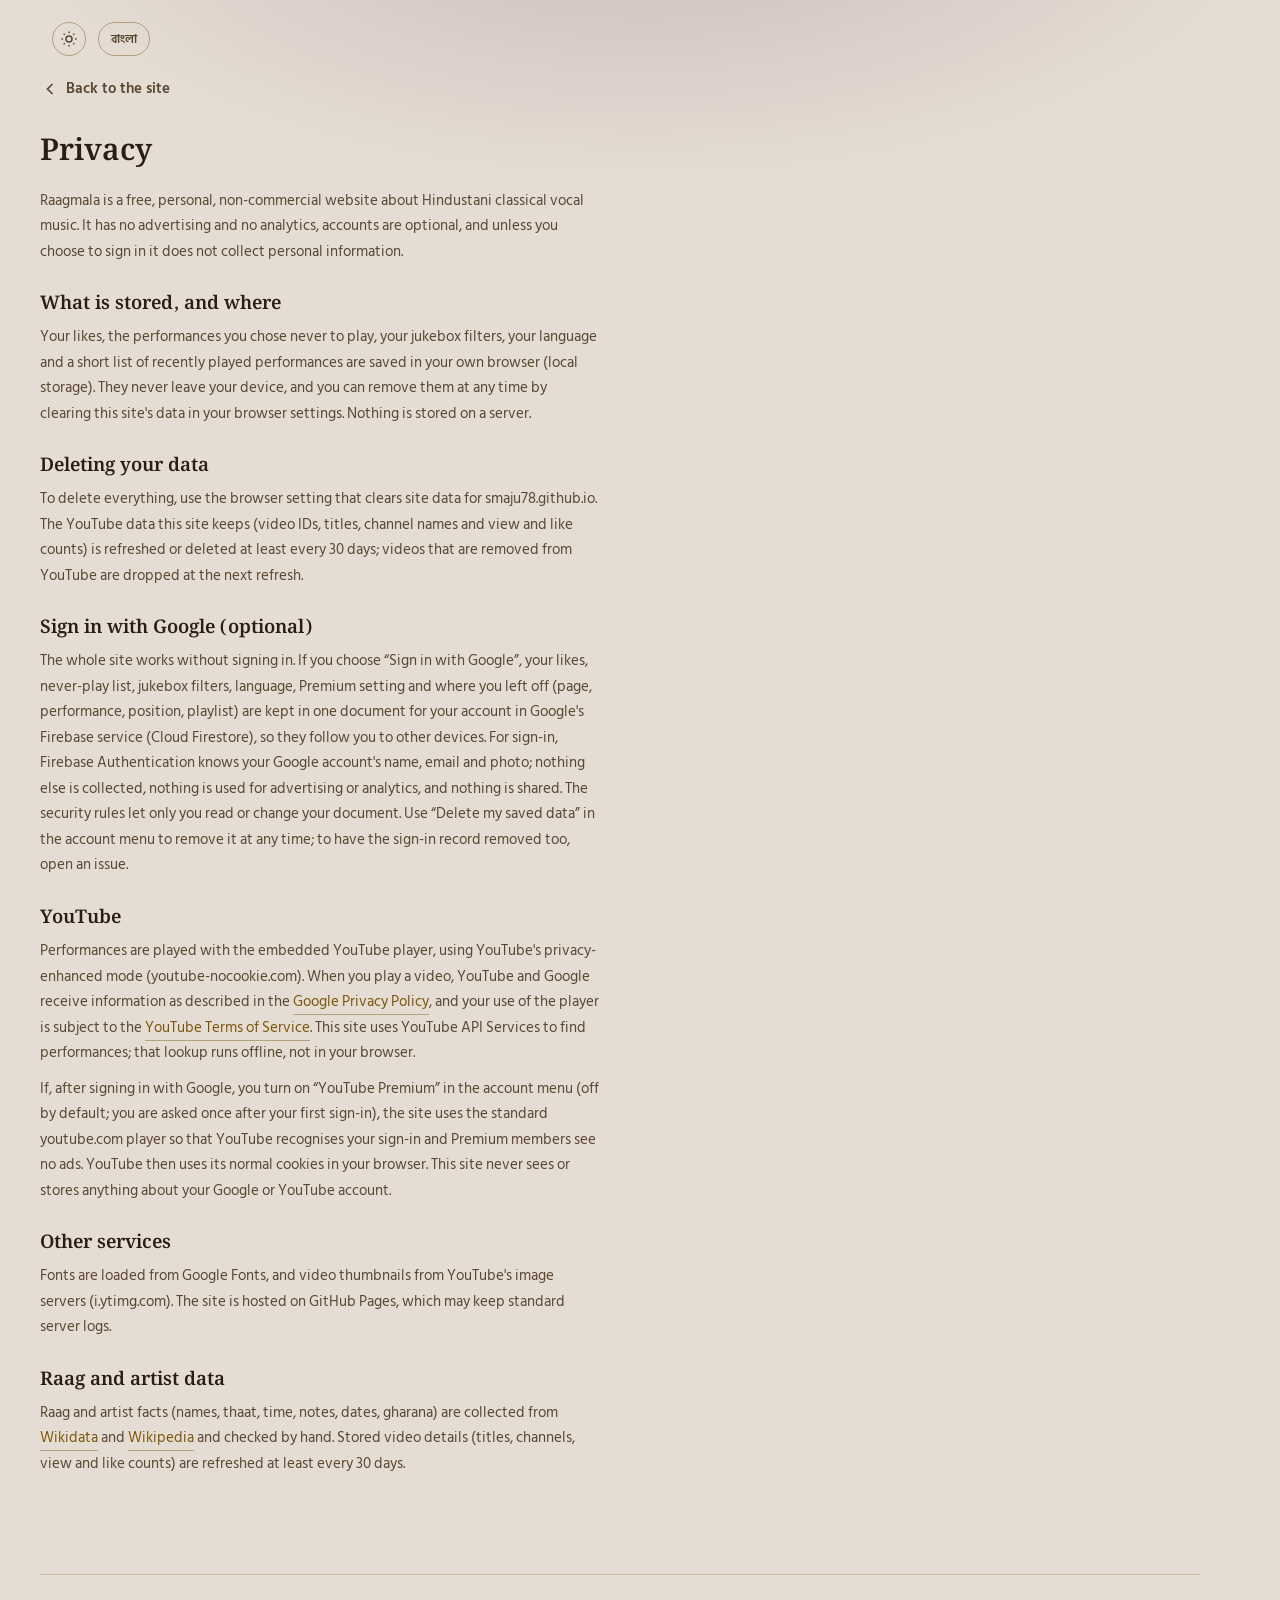
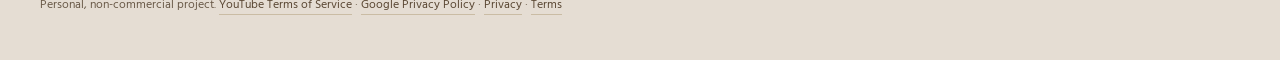
==== commit 3ea159de: "Phone header fits when signed out; English by default - Signed-out header: "Sign in" with an icon on" ====
--- a/docs/privacy.html
+++ b/docs/privacy.html
@@ -1,5 +1,5 @@
 <!doctype html>
-<html lang="bn" data-theme="dark">
+<html lang="en" data-theme="dark">
 <head>
 <meta charset="utf-8">
 <meta name="viewport" content="width=device-width, initial-scale=1, viewport-fit=cover">
--- a/docs/style.css
+++ b/docs/style.css
@@ -1,7 +1,13 @@
 /* রাগমালা Raagmala — concept C · চিত্র Chitra: ragamala miniatures, lacquer and gold by default,
-   parchment in the light theme. The home hero takes its tint from the current prahar (concept B). */
+   parchment in the light theme. The whole page takes a gentle tint from the current prahar (concept B):
+   --sky1/--sky2 are set by applySky() in app.js and mixed into every background surface; the home hero
+   shows it most strongly. Tint strengths were chosen so all text keeps >= 4.5:1 contrast in every prahar. */
 :root{
-  --bg:#17121b; --bg2:#1f1824; --bg3:#2a2131; --bg4:#362b3e;
+  --bg0:#17121b; --bg20:#1f1824; --bg30:#2a2131; --bg40:#362b3e; --tint:16%;
+  --bg:color-mix(in srgb,var(--sky2) var(--tint),var(--bg0));
+  --bg2:color-mix(in srgb,var(--sky2) calc(var(--tint) * .7),var(--bg20));
+  --bg3:color-mix(in srgb,var(--sky2) calc(var(--tint) * .6),var(--bg30));
+  --bg4:color-mix(in srgb,var(--sky2) calc(var(--tint) * .5),var(--bg40));
   --fg:#f3e9d6; --fg2:#cdbfa8; --fg3:#a79b85;
   --gold:#d9b254; --gold-ink:#2a1d05; --gold-dim:#8f7330; --verm:#e0634a;
   --line:rgba(217,178,84,.22); --line2:rgba(217,178,84,.4);
@@ -14,7 +20,7 @@
   color-scheme:dark;
 }
 html[data-theme=light]{
-  --bg:#f3eadb; --bg2:#faf5ea; --bg3:#eadfc9; --bg4:#dfd2b8;
+  --bg0:#f3eadb; --bg20:#faf5ea; --bg30:#eadfc9; --bg40:#dfd2b8; --tint:7%;
   --fg:#2b1d12; --fg2:#5a4733; --fg3:#6a5a48;
   --gold:#7d560c; --gold-ink:#fff8e6; --gold-dim:#c9a85a; --verm:#a8321a;
   --line:rgba(120,88,24,.25); --line2:rgba(120,88,24,.45);
@@ -25,8 +31,12 @@
 *{box-sizing:border-box}
 [hidden]{display:none!important}
 html,body{margin:0;background:var(--bg);color:var(--fg);font-family:var(--sans);font-size:15px;line-height:1.5;-webkit-text-size-adjust:100%}
-body{overflow-x:hidden;min-height:100dvh;background-image:radial-gradient(60% 40% at 50% -10%,color-mix(in srgb,var(--gold) 12%,transparent),transparent 70%);transition:background-image .6s}
-body[data-screen=home]{background-image:radial-gradient(70% 42% at 50% -10%,color-mix(in srgb,var(--sky2) 22%,transparent),transparent 70%)}
+body{overflow-x:hidden;min-height:100dvh;background-attachment:fixed;
+  background-image:radial-gradient(70% 45% at 50% -12%,color-mix(in srgb,var(--sky1) 16%,transparent),transparent 72%);
+  transition:background-color 1.5s ease}
+body[data-screen=home]{background-image:radial-gradient(75% 48% at 50% -12%,color-mix(in srgb,var(--sky1) 24%,transparent),transparent 72%)}
+html[data-theme=light] body{background-image:radial-gradient(70% 45% at 50% -12%,color-mix(in srgb,var(--sky1) 18%,transparent),transparent 72%)}
+@media (prefers-reduced-motion:reduce){body{transition:none}}
 button{font:inherit;color:inherit;background:none;border:0;padding:0;cursor:pointer}
 button:disabled{cursor:default}
 a{color:inherit;text-decoration:none}
@@ -504,3 +514,15 @@
 
 /* the page area gets focus after navigation (for screen readers); no visible ring around the whole page */
 #view:focus,#view:focus-visible{outline:none}
+
+/* Header on phones: never let the buttons run into the name. The Latin "Raagmala" hides on narrow screens,
+   the sign-in button shrinks to "Sign in" (icon only on very small screens), the name can shorten. */
+.top>*{flex:0 0 auto}
+.top .brand{flex:0 1 auto;overflow:hidden}
+.brand>span:not(.seal),.brand{white-space:nowrap}
+.pill.signin svg{width:16px;height:16px}
+.pill.signin .lbl-long{display:none}
+@media (max-width:440px){.brand small{display:none}}
+@media (max-width:360px){.pill.signin{width:34px;padding:0;justify-content:center}.pill.signin .lbl-short{display:none}.top{gap:6px}.brand{font-size:1.25rem}}
+@media (min-width:600px){.pill.signin .lbl-short{display:none}.pill.signin .lbl-long{display:inline}}
+.sec-h .play-all{margin-left:auto}
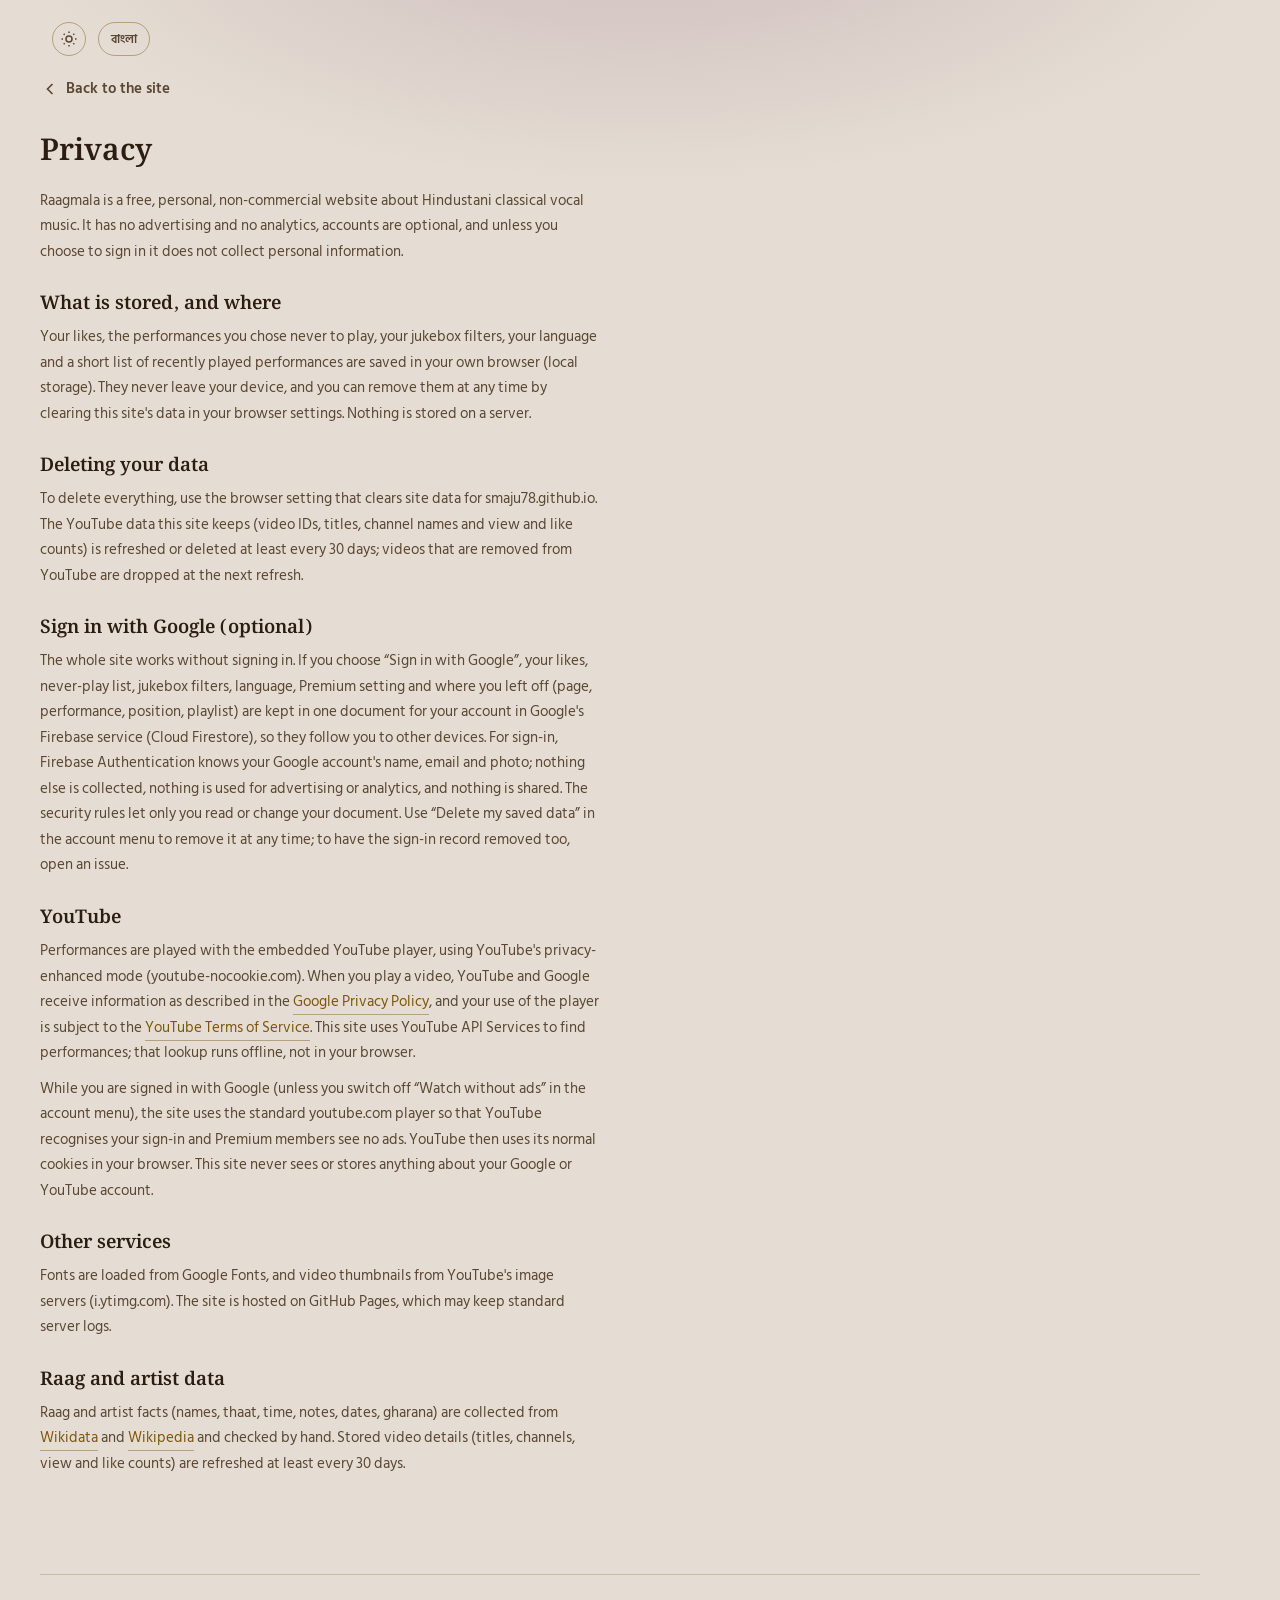
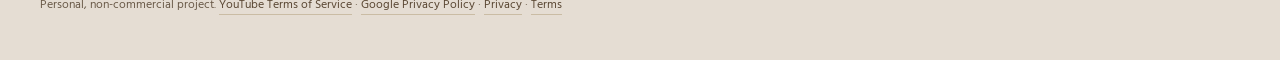
==== commit 8b068a8f: "Watch without ads is automatic when signed in; account menu fits on phones - YouTube has no way for " ====
--- a/docs/privacy.html
+++ b/docs/privacy.html
@@ -66,7 +66,7 @@
   গুগল কিছু তথ্য পায়, যেমন <a href="https://policies.google.com/privacy" target="_blank" rel="noopener">গুগলের গোপনীয়তা নীতিতে</a>
   বলা আছে; প্লেয়ারের ব্যবহার <a href="https://www.youtube.com/t/terms" target="_blank" rel="noopener">ইউটিউবের শর্তাবলি</a> মেনে।
   পরিবেশনা খুঁজতে এই সাইট YouTube API Services ব্যবহার করে; সেই খোঁজ আগেই আলাদাভাবে করা হয়, আপনার ব্রাউজারে নয়।</p>
-  <p>গুগল দিয়ে সাইন ইন করার পর অ্যাকাউন্ট মেনুতে “ইউটিউব প্রিমিয়াম” চালু করলে (সাধারণত বন্ধ; প্রথম সাইন-ইনের পর একবার জিজ্ঞেস করা হয়) সাইট সাধারণ youtube.com প্লেয়ার ব্যবহার করে, যাতে ইউটিউব আপনার
+  <p>গুগল দিয়ে সাইন ইন থাকলে (অ্যাকাউন্ট মেনুর “বিজ্ঞাপন ছাড়া দেখুন” বন্ধ না করলে) সাইট সাধারণ youtube.com প্লেয়ার ব্যবহার করে, যাতে ইউটিউব আপনার
   সাইন-ইন চিনে প্রিমিয়াম সদস্যদের বিজ্ঞাপন না দেখায়। তখন ইউটিউব আপনার ব্রাউজারে তাদের স্বাভাবিক কুকি ব্যবহার করে। এই সাইট আপনার
   গুগল বা ইউটিউব অ্যাকাউন্টের কোনো তথ্য দেখে না বা রাখে না।</p>
 
@@ -109,7 +109,7 @@
   <a href="https://policies.google.com/privacy" target="_blank" rel="noopener">Google Privacy Policy</a>, and your use of
   the player is subject to the <a href="https://www.youtube.com/t/terms" target="_blank" rel="noopener">YouTube Terms of Service</a>.
   This site uses YouTube API Services to find performances; that lookup runs offline, not in your browser.</p>
-  <p>If, after signing in with Google, you turn on “YouTube Premium” in the account menu (off by default; you are asked once after your first sign-in), the site uses the standard youtube.com player
+  <p>While you are signed in with Google (unless you switch off “Watch without ads” in the account menu), the site uses the standard youtube.com player
   so that YouTube recognises your sign-in and Premium members see no ads. YouTube then uses its normal cookies in your
   browser. This site never sees or stores anything about your Google or YouTube account.</p>
 
--- a/docs/style.css
+++ b/docs/style.css
@@ -526,3 +526,6 @@
 @media (max-width:360px){.pill.signin{width:34px;padding:0;justify-content:center}.pill.signin .lbl-short{display:none}.top{gap:6px}.brand{font-size:1.25rem}}
 @media (min-width:600px){.pill.signin .lbl-short{display:none}.pill.signin .lbl-long{display:inline}}
 .sec-h .play-all{margin-left:auto}
+
+/* Account menu on phones: pinned inside the screen (it opened partly off the left edge) */
+@media (max-width:899px){.acct-pop{position:fixed;left:16px;right:16px;top:64px;width:auto;max-height:calc(100dvh - 160px);overflow:auto}}
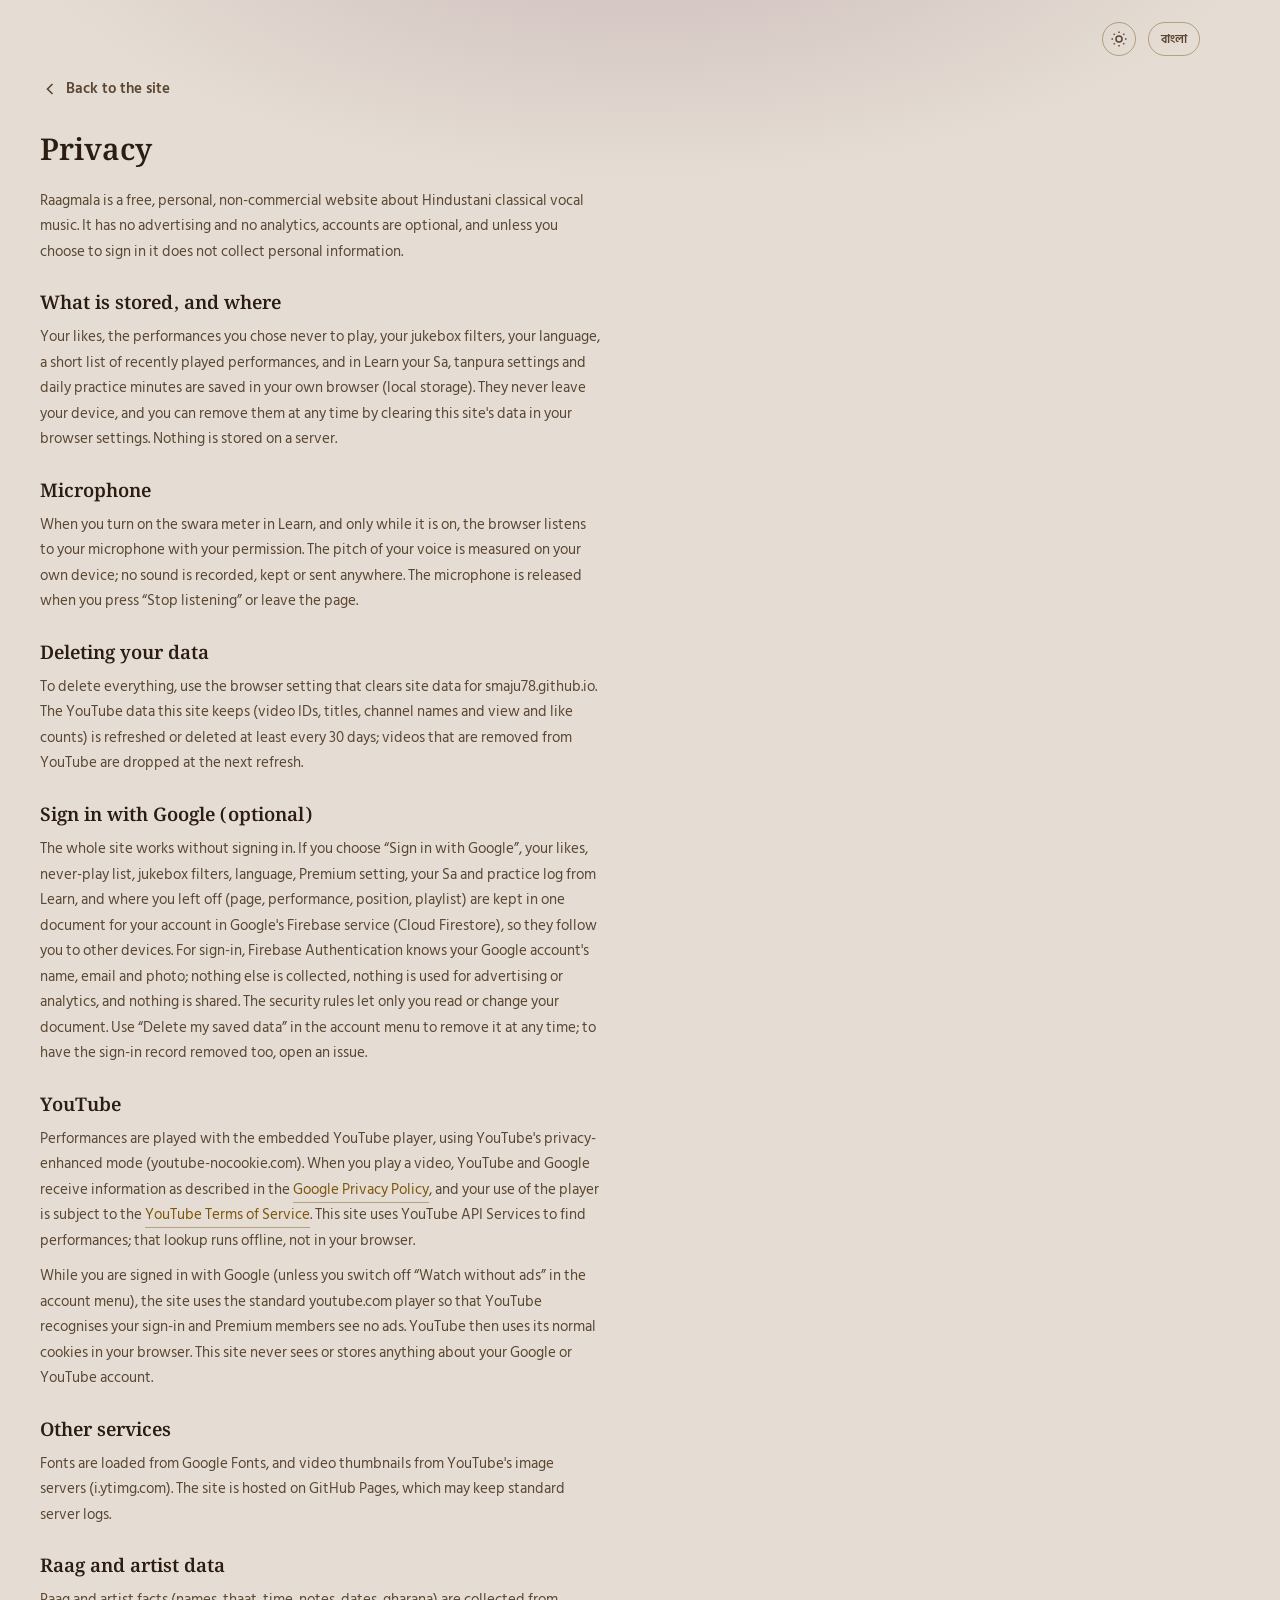
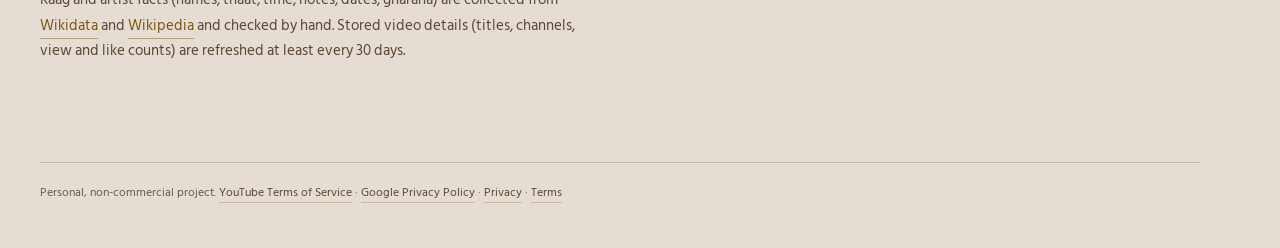
==== commit e9657c76: "Add Learn: riyaz room with Sa picker, tanpura, swara meter and practice log - Sa chosen by harmonium" ====
--- a/docs/privacy.html
+++ b/docs/privacy.html
@@ -44,9 +44,13 @@
   এখানে কোনো বিজ্ঞাপন বা অ্যানালিটিক্স নেই, অ্যাকাউন্ট ইচ্ছামতো, এবং সাইন ইন না করলে কোনো ব্যক্তিগত তথ্য সংগ্রহ করা হয় না।</p>
 
   <h2>কী রাখা হয়, কোথায়</h2>
-  <p>আপনার পছন্দের পরিবেশনা, যেগুলো আর বাজাতে চান না, জুকবক্সের ফিল্টার, ভাষা এবং সম্প্রতি বাজানো পরিবেশনার একটি ছোট তালিকা
-  আপনার নিজের ব্রাউজারেই (local storage) রাখা থাকে। এগুলো আপনার যন্ত্রের বাইরে যায় না; ব্রাউজারের সেটিংসে এই সাইটের ডেটা মুছে
+  <p>আপনার পছন্দের পরিবেশনা, যেগুলো আর বাজাতে চান না, জুকবক্সের ফিল্টার, ভাষা, সম্প্রতি বাজানো পরিবেশনার একটি ছোট তালিকা,
+  আর শিক্ষা অংশে আপনার সা, তানপুরার সেটিং ও প্রতিদিনের অনুশীলনের মিনিট আপনার নিজের ব্রাউজারেই (local storage) রাখা থাকে। এগুলো আপনার যন্ত্রের বাইরে যায় না; ব্রাউজারের সেটিংসে এই সাইটের ডেটা মুছে
   দিলেই সব মুছে যায়। কোনো সার্ভারে কিছু রাখা হয় না।</p>
+
+  <h2>মাইক্রোফোন</h2>
+  <p>শিক্ষা অংশের স্বর-মিটার চালু করলে, আর শুধু ততক্ষণই, ব্রাউজার আপনার অনুমতি নিয়ে মাইক্রোফোন শোনে। আপনার গলার সুর
+  আপনার যন্ত্রেই মাপা হয়; কোনো শব্দ রেকর্ড, রাখা বা কোথাও পাঠানো হয় না। “শোনা বন্ধ করুন” টিপলে বা পাতা ছেড়ে গেলে মাইক্রোফোন বন্ধ হয়।</p>
 
   <h2>তথ্য মুছে ফেলা</h2>
   <p>সব মুছতে ব্রাউজারের সেটিংসে smaju78.github.io-র সাইট ডেটা মুছে দিন। এই সাইট ইউটিউবের যে তথ্য রাখে (ভিডিওর আইডি, শিরোনাম,
@@ -55,7 +59,7 @@
 
   <h2>গুগল দিয়ে সাইন ইন (ইচ্ছামতো)</h2>
   <p>সাইন ইন না করেও পুরো সাইট ব্যবহার করা যায়। “Google দিয়ে সাইন ইন” করলে আপনার পছন্দ, আর বাজাবেন না এমন তালিকা, জুকবক্সের ফিল্টার,
-  ভাষা, প্রিমিয়াম সেটিং আর যেখানে থেমেছিলেন (পাতা, পরিবেশনা, সময়, প্লেলিস্ট) গুগলের Firebase পরিষেবায় (Cloud Firestore) আপনার
+  ভাষা, প্রিমিয়াম সেটিং, শিক্ষা অংশের সা ও অনুশীলনের খাতা আর যেখানে থেমেছিলেন (পাতা, পরিবেশনা, সময়, প্লেলিস্ট) গুগলের Firebase পরিষেবায় (Cloud Firestore) আপনার
   অ্যাকাউন্টের একটি নথিতে রাখা হয়, যাতে অন্য যন্ত্রেও পান। সাইন-ইনের জন্য Firebase Authentication আপনার গুগল অ্যাকাউন্টের নাম,
   ইমেল ও ছবি জানে; এর বাইরে কিছু নেওয়া হয় না, কোনো বিজ্ঞাপন বা বিশ্লেষণে ব্যবহার হয় না, কারও সঙ্গে ভাগ করা হয় না।
   নিরাপত্তা-নিয়ম অনুযায়ী আপনার নথি শুধু আপনিই পড়তে বা বদলাতে পারেন। অ্যাকাউন্ট মেনুর “অ্যাকাউন্টে রাখা তথ্য মুছুন” দিয়ে যেকোনো সময়
@@ -86,9 +90,14 @@
   It has no advertising and no analytics, accounts are optional, and unless you choose to sign in it does not collect personal information.</p>
 
   <h2>What is stored, and where</h2>
-  <p>Your likes, the performances you chose never to play, your jukebox filters, your language and a short list of
-  recently played performances are saved in your own browser (local storage). They never leave your device, and you can
+  <p>Your likes, the performances you chose never to play, your jukebox filters, your language, a short list of
+  recently played performances, and in Learn your Sa, tanpura settings and daily practice minutes are saved in your own browser (local storage). They never leave your device, and you can
   remove them at any time by clearing this site's data in your browser settings. Nothing is stored on a server.</p>
+
+  <h2>Microphone</h2>
+  <p>When you turn on the swara meter in Learn, and only while it is on, the browser listens to your microphone with your
+  permission. The pitch of your voice is measured on your own device; no sound is recorded, kept or sent anywhere. The
+  microphone is released when you press “Stop listening” or leave the page.</p>
 
   <h2>Deleting your data</h2>
   <p>To delete everything, use the browser setting that clears site data for smaju78.github.io. The YouTube data this
@@ -97,7 +106,7 @@
 
   <h2>Sign in with Google (optional)</h2>
   <p>The whole site works without signing in. If you choose “Sign in with Google”, your likes, never-play list, jukebox
-  filters, language, Premium setting and where you left off (page, performance, position, playlist) are kept in one document
+  filters, language, Premium setting, your Sa and practice log from Learn, and where you left off (page, performance, position, playlist) are kept in one document
   for your account in Google's Firebase service (Cloud Firestore), so they follow you to other devices. For sign-in, Firebase
   Authentication knows your Google account's name, email and photo; nothing else is collected, nothing is used for advertising
   or analytics, and nothing is shared. The security rules let only you read or change your document. Use “Delete my saved data”
--- a/docs/style.css
+++ b/docs/style.css
@@ -117,7 +117,7 @@
 .mini .ctl .big{background:var(--gold);color:var(--gold-ink)}
 .mini .bar{height:2px;background:var(--line)}
 .mini .bar i{display:block;height:100%;width:0;background:var(--gold);transition:width .5s linear}
-.mini .bar.top{position:absolute;left:0;right:0;top:-1px}
+.mini .bar.edge{position:absolute;left:0;right:0;top:-1px}
 .mini .mid{display:flex;flex-direction:column;align-items:center}
 .mini .prog{display:none}
 .mini .hide-s{display:none}
@@ -132,7 +132,7 @@
   .mini .ctl{justify-content:center;gap:12px}
   .mini .hide-s{display:flex}
   .mini .ctl .big{width:48px;height:48px}
-  .mini .bar.top{display:none}
+  .mini .bar.edge{display:none}
   .mini .prog{display:flex;align-items:center;gap:8px;width:min(100%,520px);font-size:.72rem;color:var(--fg3);font-variant-numeric:tabular-nums}
   .mini .prog .bar{flex:1;height:3px}
 }
@@ -287,7 +287,7 @@
 /* ---- detail pages ---- */
 .dhead{display:grid;grid-template-columns:150px 1fr;gap:20px;align-items:end}
 .dhead .kick{color:var(--gold);font-size:.74rem;font-weight:700;text-transform:uppercase;letter-spacing:.16em}
-.dhead h1{font-size:clamp(2rem,8vw,3.4rem);line-height:1.1;margin-top:6px;overflow-wrap:anywhere}
+.dhead h1{font-size:clamp(2rem,8vw,3.4rem);line-height:1.22;margin-top:6px;overflow-wrap:anywhere}
 .dhead .alt{color:var(--fg2);font-size:1.05rem;margin-top:4px;font-family:var(--serif)}
 .dhead .alt .hi{margin-left:8px;color:var(--fg3)}
 .dhead .alt .al{display:block;font-family:var(--sans);font-size:.85rem;color:var(--fg3);margin-top:2px}
@@ -376,9 +376,9 @@
 .np .side-paint{display:none}
 .np .title{margin-top:16px;display:flex;align-items:flex-start;gap:12px}
 .np .title>div{flex:1;min-width:0}
-.np .title h1{font-size:clamp(1.9rem,8vw,2.8rem);line-height:1.1}
+.np .title h1{font-size:clamp(1.9rem,8vw,2.8rem);line-height:1.25}
 .np .title h1 a:hover{color:var(--gold)}
-.np .title h1 small{display:block;font-family:var(--serif);font-size:1.02rem;color:var(--fg2);font-weight:400;margin-top:4px}
+.np .title h1 small{display:block;font-family:var(--serif);font-size:1.02rem;line-height:1.5;color:var(--fg2);font-weight:400;margin-top:10px}
 .np .title .artist{color:var(--fg2);margin-top:6px}
 .np .title .artist a{color:var(--fg);font-weight:600;border-bottom:1px solid var(--line2)}
 .np .title .artist a:hover{color:var(--gold)}
@@ -518,6 +518,7 @@
 /* Header on phones: never let the buttons run into the name. The Latin "Raagmala" hides on narrow screens,
    the sign-in button shrinks to "Sign in" (icon only on very small screens), the name can shorten. */
 .top>*{flex:0 0 auto}
+.top>.spacer{flex:1 1 auto}
 .top .brand{flex:0 1 auto;overflow:hidden}
 .brand>span:not(.seal),.brand{white-space:nowrap}
 .pill.signin svg{width:16px;height:16px}
@@ -529,3 +530,79 @@
 
 /* Account menu on phones: pinned inside the screen (it opened partly off the left edge) */
 @media (max-width:899px){.acct-pop{position:fixed;left:16px;right:16px;top:64px;width:auto;max-height:calc(100dvh - 160px);overflow:auto}}
+
+/* "Open in YouTube" buttons */
+a.icon-btn.yt,a.side.yt{display:inline-grid;place-items:center;color:var(--fg2)}
+a.icon-btn.yt:hover,a.side.yt:hover{color:#e53935}
+a.icon-btn.yt svg{width:20px;height:20px}
+.np .ctls a.side{width:44px;height:44px;border-radius:50%;color:var(--fg3);transition:all .15s}
+.np .ctls a.side:hover{background:var(--bg3);color:#e53935}
+.np .ctls a.side svg{width:26px;height:26px}
+@media (max-width:380px){.np .ctls{gap:4px}.np .ctls button.side,.np .ctls a.side{width:38px;height:38px}}
+/* filter sheet "Done": a proper tap target */
+#sheet-close{min-height:36px;padding:0 14px;border-radius:999px;border:1px solid var(--line2);color:var(--gold);font-weight:700;font-size:.9rem}
+#sheet-close:hover{border-color:var(--gold)}
+
+/* ---- শিক্ষা Learn: the riyaz room (learn.js) ---- */
+.pagehead .lede{max-width:62ch}
+.learn{display:grid;gap:16px;margin-top:18px}
+@media (min-width:900px){.learn{grid-template-columns:1fr 1fr}.learn .wide,.learn .course{grid-column:1/-1}}
+.lcard{background:var(--bg2);border:1px solid var(--line);padding:18px 16px;min-width:0}
+.lcard h2{font-size:1.25rem;margin-bottom:12px;display:flex;align-items:center;gap:10px}
+.lcard h2::before{content:"✦";color:var(--gold);font-size:.8rem}
+.lcard .hint{margin-top:10px}
+.steps{list-style:none;margin:0;padding:0;display:grid;gap:8px;counter-reset:st}
+@media (min-width:700px){.steps{grid-template-columns:repeat(3,1fr)}}
+.steps li{counter-increment:st;display:grid;grid-template-columns:30px 1fr;column-gap:10px;align-items:center;padding:10px 12px;border:1px solid var(--line);color:var(--fg2)}
+.steps li::before{content:counter(st);grid-row:span 2;width:28px;height:28px;border-radius:50%;border:1px solid var(--line2);display:grid;place-items:center;font-weight:700;color:var(--fg3)}
+.steps li b{font-weight:600;line-height:1.3}
+.steps li small{color:var(--fg3);font-size:.75rem;font-weight:600;text-transform:uppercase;letter-spacing:.1em}
+.steps li.cur{border-color:var(--gold);color:var(--fg)}
+.steps li.cur::before{background:var(--gold);color:var(--gold-ink);border-color:transparent}
+.steps li.cur small{color:var(--gold)}
+.sa-grid{display:grid;grid-template-columns:repeat(6,1fr);gap:6px}
+.sa-grid .sa{min-height:52px;padding:4px 2px;border:1px solid var(--line2);background:var(--bg);color:var(--fg);display:flex;flex-direction:column;align-items:center;justify-content:center;line-height:1.15;transition:all .15s}
+.sa-grid .sa.blk{background:var(--bg4)}
+.sa-grid .sa b{font-size:1rem}
+.sa-grid .sa small{font-size:.68rem;color:var(--fg3);white-space:nowrap}
+.sa-grid .sa:hover{border-color:var(--gold)}
+.sa-grid .sa[aria-checked=true]{background:var(--gold);color:var(--gold-ink);border-color:transparent}
+.sa-grid .sa[aria-checked=true] small{color:var(--gold-ink)}
+#sa-now{color:var(--fg);font-weight:600}
+.find{margin-top:10px;display:flex;flex-wrap:wrap;align-items:center;gap:8px}
+.find p{margin:0;flex-basis:100%}
+.find .listening{display:flex;align-items:center;gap:10px;color:var(--gold);font-weight:600}
+.find .listening i{width:10px;height:10px;border-radius:50%;background:var(--verm);animation:pulse 1s ease-in-out infinite}
+@keyframes pulse{50%{opacity:.25}}
+.opt{display:flex;flex-direction:column;gap:6px;margin-top:14px}
+.opt .lbl{color:var(--fg3);font-size:.74rem;font-weight:700;text-transform:uppercase;letter-spacing:.12em}
+.lcard .chip[aria-checked=true]{background:var(--gold);color:var(--gold-ink);border-color:transparent}
+#tan-vol{width:100%;max-width:320px;height:32px;accent-color:var(--gold)}
+.meter{display:grid;gap:14px}
+@media (min-width:700px){.meter{grid-template-columns:220px 1fr;align-items:stretch}}
+.read{display:flex;flex-direction:column;align-items:center;justify-content:center;text-align:center;padding:10px;border:1px solid var(--line);background:var(--bg)}
+.msw{font-family:var(--serif);font-size:3.4rem;font-weight:600;line-height:1.2;min-height:4.1rem;color:var(--fg)}
+.msw .k{text-decoration:underline;text-decoration-thickness:2px;text-underline-offset:6px}
+.msw.ok{color:var(--gold)}
+.read .oc{color:var(--fg2);font-size:.85rem;min-height:1.3rem}
+.dev{width:100%;max-width:200px;margin-top:10px}
+.dev .scale{position:relative;height:14px;border-radius:7px;background:linear-gradient(90deg,var(--verm) 0,var(--line) 30%,var(--line) 70%,var(--verm) 100%)}
+.dev .scale .mid{position:absolute;left:40%;right:40%;top:0;bottom:0;background:color-mix(in srgb,var(--gold) 45%,transparent);border-radius:3px}
+#m-needle{position:absolute;top:-4px;width:4px;height:22px;margin-left:-2px;border-radius:2px;background:var(--fg);opacity:0;transition:left .08s linear}
+#m-needle.ok{background:var(--gold)}
+.dev .lab{display:flex;justify-content:space-between;font-size:.72rem;color:var(--fg3);margin-top:4px}
+.dev .lab #m-cents{color:var(--fg);font-weight:600}
+#m-steady{min-height:1.3rem;margin-top:6px}
+#m-trace{width:100%;height:280px;display:block;background:var(--bg);border:1px solid var(--line)}
+.mrow{display:flex;align-items:center;gap:12px;flex-wrap:wrap;margin-top:14px}
+.mrow .hint{margin:0;color:var(--verm)}
+.logtop{display:flex;align-items:flex-end;gap:16px;flex-wrap:wrap;justify-content:space-between}
+.logtop>div{flex:1;min-width:200px}
+.logtop .bar{height:8px;border-radius:4px;background:var(--bg4);margin-top:8px;overflow:hidden}
+.logtop .bar i{display:block;height:100%;width:0;background:var(--gold);transition:width .4s}
+.streak{color:var(--gold);font-weight:700}
+.ldays{display:grid;grid-template-columns:repeat(14,1fr);gap:4px;margin-top:16px;height:90px}
+.ldays .lday{display:flex;flex-direction:column;justify-content:flex-end;align-items:stretch;gap:4px;min-width:0}
+.ldays .lday i{display:block;background:var(--gold);min-height:2px;border-radius:2px 2px 0 0;opacity:.85}
+.ldays .lday small{text-align:center;font-size:.68rem;color:var(--fg3);line-height:1}
+.ldays .lday.now small{color:var(--gold);font-weight:700}
